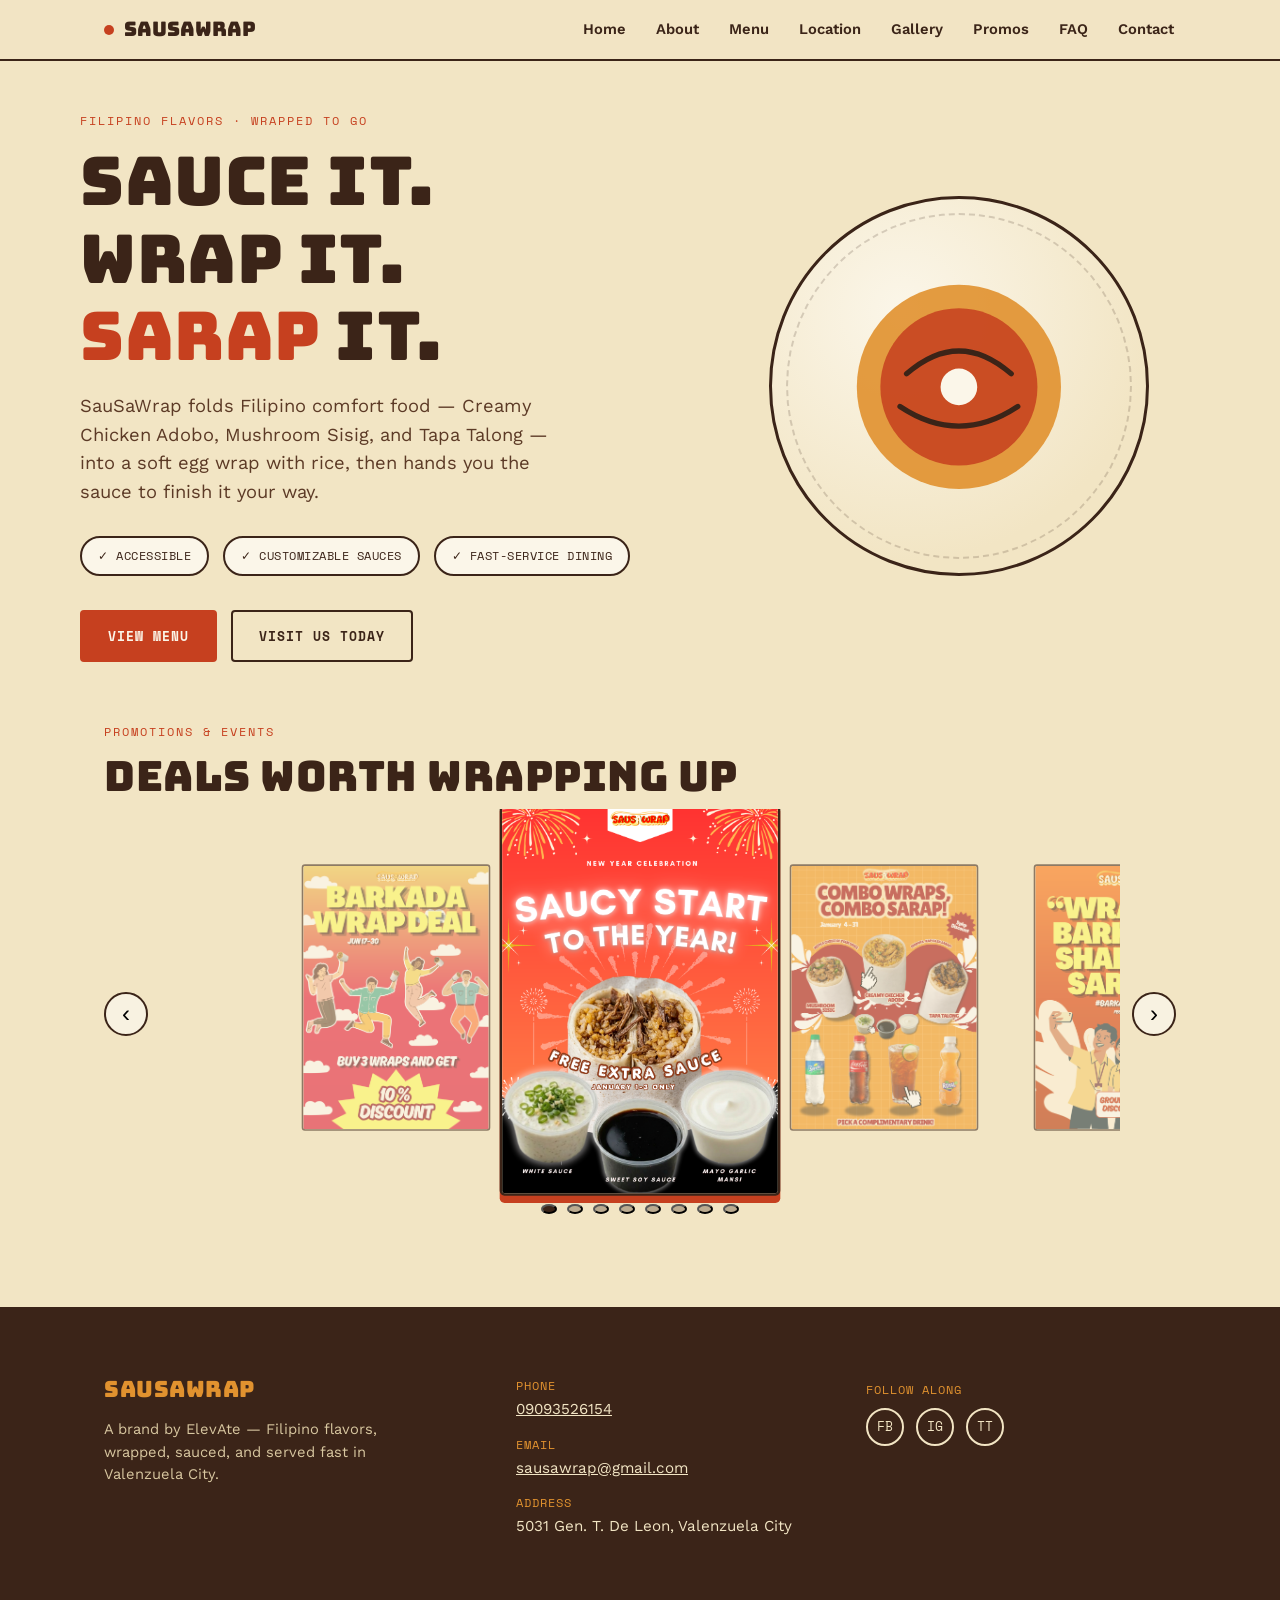
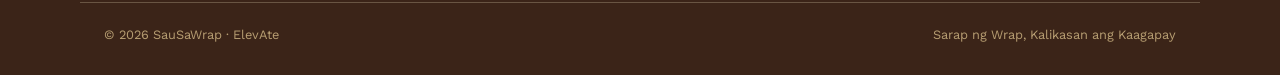
==== index.html @ 2060e74a "picture carousel" ====
<!DOCTYPE html>
<html lang="en">
<head>
<meta charset="UTF-8">
<meta name="viewport" content="width=device-width, initial-scale=1.0">
<title>SauSaWrap — Sarap ng Wrap</title>
<link rel="preconnect" href="https://fonts.googleapis.com">
<link rel="preconnect" href="https://fonts.gstatic.com" crossorigin>
<link href="https://fonts.googleapis.com/css2?family=Bungee&family=Space+Mono:wght@400;700&family=Work+Sans:wght@400;500;600;700;800&display=swap" rel="stylesheet">
<style>
  :root{
    --cream:#F2E5C4;
    --paper:#FBF6E9;
    --brown:#3B2418;
    --brown-soft:#5C3A26;
    --red:#C6401F;
    --sage:#6E7A46;
    --amber:#E1922F;
    --line: rgba(59,36,24,0.18);
    --radius: 4px;
  }
  *{box-sizing:border-box;}
  html{scroll-behavior:smooth;}
  @media (prefers-reduced-motion: reduce){
    html{scroll-behavior:auto;}
    *{animation-duration:0.001ms !important; animation-iteration-count:1 !important; transition-duration:0.001ms !important;}
  }
  html, body{ overflow-x:hidden; max-width:100%; }
  body{
    margin:0;
    background:var(--cream);
    color:var(--brown);
    font-family:'Work Sans', sans-serif;
    font-size:16px;
    line-height:1.55;
  }
  h1,h2,h3,.display{
    font-family:'Bungee', sans-serif;
    font-weight:400;
    letter-spacing:0.5px;
    line-height:1.15;
    color:var(--brown);
  }
  .mono{font-family:'Space Mono', monospace;}
  a{color:inherit;}
  img,svg{display:block; max-width:100%;}
  .wrap{max-width:1120px; margin:0 auto; padding:0 24px;}
  section{padding:88px 0;}
  .eyebrow{
    font-family:'Space Mono', monospace;
    text-transform:uppercase;
    letter-spacing:2px;
    font-size:0.78rem;
    color:var(--red);
    margin:0 0 12px;
  }
  .section-title{font-size:clamp(1.8rem,4vw,2.6rem); margin:0 0 8px;}
  .section-sub{max-width:620px; color:var(--brown-soft); margin:0 0 40px; font-size:1.02rem;}
  :focus-visible{outline:3px solid var(--red); outline-offset:3px;}

  /* ---------- NAV ---------- */
  header{
    position:sticky; top:0; z-index:50;
    background:rgba(242,229,196,0.98);
    border-bottom:2px solid var(--brown);
  }
  nav{
    max-width:1120px; margin:0 auto; padding:14px 24px;
    display:flex; align-items:center; justify-content:space-between;
  }
  .logo{
    display:flex; align-items:center; gap:10px;
    font-family:'Bungee', sans-serif; font-size:1.25rem; text-decoration:none;
  }
  .logo .dot{width:10px; height:10px; border-radius:50%; background:var(--red); display:inline-block;}
  .nav-links{display:flex; gap:26px; list-style:none; margin:0; padding:0; font-size:0.92rem; font-weight:600;}
  .nav-links a{text-decoration:none; padding:6px 2px; border-bottom:2px solid transparent;}
  .nav-links a:hover{border-color:var(--red);}
  .nav-toggle{
    display:none; background:none; border:2px solid var(--brown); border-radius:var(--radius);
    width:44px; height:44px; padding:0; cursor:pointer;
    align-items:center; justify-content:center;
  }
  .hamburger{position:relative; width:20px; height:14px;}
  .hamburger span{
    position:absolute; left:0; width:100%; height:2px; background:var(--brown); border-radius:2px;
    transition:transform .25s ease, opacity .2s ease, top .25s ease;
  }
  .hamburger span:nth-child(1){top:0;}
  .hamburger span:nth-child(2){top:6px;}
  .hamburger span:nth-child(3){top:12px;}
  .nav-toggle.open .hamburger span:nth-child(1){top:6px; transform:rotate(45deg);}
  .nav-toggle.open .hamburger span:nth-child(2){opacity:0;}
  .nav-toggle.open .hamburger span:nth-child(3){top:6px; transform:rotate(-45deg);}
  @media (max-width:820px){
    .nav-links{
      position:fixed; top:0; right:0; bottom:0; left:auto; width:78%; max-width:320px;
      background:var(--paper); border-left:2px solid var(--brown); border-bottom:none;
      flex-direction:column; gap:0; padding-top:70px;
      overflow-y:auto; -webkit-overflow-scrolling:touch;
      max-height:none;
      transform:translateX(100%);
      transition:transform .28s ease;
      box-shadow:-8px 0 0 var(--brown);
      z-index:60;
    }
    .nav-links.open{transform:translateX(0);}
    .nav-links a{display:block; padding:16px 24px; border-bottom:1px solid var(--line);}
    .nav-toggle{display:flex; position:relative; z-index:70;}
    body.nav-open{overflow:hidden;}
    .nav-overlay{
      display:none; position:fixed; inset:0; background:rgba(59,36,24,0.45);
      z-index:55;
    }
    .nav-overlay.open{display:block;}
  }
  @media (min-width:821px){ .nav-overlay{display:none;} }

  /* ---------- BUTTONS ---------- */
  .btn{
    display:inline-flex; align-items:center; gap:8px;
    font-family:'Space Mono', monospace; font-weight:700; text-transform:uppercase; letter-spacing:1px;
    font-size:0.82rem; padding:14px 26px; border-radius:var(--radius);
    text-decoration:none; border:2px solid var(--brown); cursor:pointer; transition:transform .15s ease;
  }
  .btn:hover{transform:translateY(-2px);}
  .btn-primary{background:var(--red); color:var(--paper); border-color:var(--red);}
  .btn-outline{background:transparent; color:var(--brown);}

  /* ---------- HERO ---------- */
  .hero{
    padding:70px 0 60px;
    display:grid; grid-template-columns:1.1fr 0.9fr; gap:48px; align-items:center;
  }
  @media (max-width:900px){.hero{grid-template-columns:1fr;}}
  .hero h1{font-size:clamp(2.6rem,6vw,4.2rem); margin:0 0 18px;}
  .hero h1 span{color:var(--red);}
  .hero p.tagline{font-size:1.15rem; color:var(--brown-soft); max-width:480px; margin:0 0 28px;}
  .highlights{display:flex; gap:14px; flex-wrap:wrap; margin:30px 0 34px;}
  .chip{
    font-family:'Space Mono',monospace; font-size:0.78rem; text-transform:uppercase; letter-spacing:0.5px;
    border:2px solid var(--brown); border-radius:30px; padding:8px 16px; background:var(--paper);
  }
  .cta-row{display:flex; gap:14px; flex-wrap:wrap;}

  /* hero wrap illustration */
  .hero-art{position:relative; display:flex; justify-content:center;}
  .plate{
    width:100%; max-width:380px; aspect-ratio:1/1; border-radius:50%;
    background:radial-gradient(circle at 35% 30%, var(--paper), var(--cream) 70%);
    border:3px solid var(--brown); display:flex; align-items:center; justify-content:center;
    position:relative;
  }
  .plate::after{
    content:""; position:absolute; inset:14px; border:2px dashed var(--line); border-radius:50%;
  }

  /* ---------- ORDER TICKET (signature component) ---------- */
  .ticket{
    background:var(--paper);
    border:2px solid var(--brown);
    border-radius:2px;
    padding:26px 24px 20px;
    position:relative;
    box-shadow:6px 6px 0 var(--brown);
  }
  .ticket::before, .ticket::after{
    content:""; position:absolute; left:0; right:0; height:14px;
    background-image:radial-gradient(circle, var(--cream) 6px, transparent 6.5px);
    background-size:20px 20px; background-position:0 0;
  }
  .ticket::before{top:-8px;}
  .ticket::after{bottom:-8px;}
  .ticket .badge{
    position:absolute; top:-14px; right:-10px; transform:rotate(8deg);
    background:var(--amber); color:var(--brown); font-family:'Space Mono',monospace;
    font-weight:700; font-size:0.68rem; text-transform:uppercase; letter-spacing:0.5px;
    padding:6px 10px; border:2px solid var(--brown); border-radius:3px;
  }
  .ticket-row{
    display:flex; align-items:baseline; gap:8px; margin:10px 0;
  }
  .ticket-row .name{font-weight:600; white-space:nowrap;}
  .ticket-row .leader{flex:1; border-bottom:2px dotted var(--brown-soft); transform:translateY(-4px);}
  .ticket-row .price{font-family:'Space Mono',monospace; font-weight:700; white-space:nowrap;}
  .ticket p.desc{font-size:0.9rem; color:var(--brown-soft); margin:2px 0 0;}

  /* ---------- ABOUT ---------- */
  .about-grid{display:grid; grid-template-columns:1fr 1fr; gap:48px;}
  @media (max-width:880px){.about-grid{grid-template-columns:1fr;}}
  .pillar{background:var(--paper); border:2px solid var(--brown); border-radius:var(--radius); padding:22px 24px; margin-bottom:18px;}
  .pillar h3{font-size:1.05rem; margin:0 0 8px; font-family:'Work Sans',sans-serif; font-weight:800; text-transform:uppercase; letter-spacing:1px; color:var(--red);}
  .pillar p{margin:0; font-size:0.95rem;}
  .name-story{
    background:var(--brown); color:var(--cream); border-radius:var(--radius); padding:30px 28px; margin-top:20px;
  }
  .name-story h3{color:var(--amber); font-family:'Bungee',sans-serif; font-size:1.1rem; margin:0 0 12px;}
  .name-story p{font-size:0.92rem; color:#EFE2C0; margin:0 0 10px;}
  .name-diagram{display:flex; align-items:center; gap:10px; font-family:'Bungee',sans-serif; font-size:1.4rem; margin:0 0 16px; flex-wrap:wrap;}
  .name-diagram span.plus{color:var(--amber);}
  .name-diagram .sauce{color:var(--amber);}
  .name-diagram .wrapword{color:var(--sage);}

  /* ---------- MENU ---------- */
  .menu-tabs-label{font-family:'Space Mono',monospace; text-transform:uppercase; font-size:0.82rem; letter-spacing:1px; color:var(--sage); font-weight:700; margin:36px 0 16px;}
  .menu-grid{display:grid; grid-template-columns:repeat(3,1fr); gap:28px;}
  @media (max-width:900px){.menu-grid{grid-template-columns:1fr 1fr;}}
  @media (max-width:620px){.menu-grid{grid-template-columns:1fr;}}

  /* ---------- WHY US ---------- */
  .why-grid{display:grid; grid-template-columns:1fr 1fr; gap:32px;}
  @media (max-width:820px){.why-grid{grid-template-columns:1fr;}}
  .why-card{
    border:2px solid var(--brown); border-radius:var(--radius); padding:28px;
    background:var(--paper); position:relative; overflow:hidden;
  }
  .why-card .num{font-family:'Bungee',sans-serif; font-size:2.4rem; color:var(--red); opacity:0.9; margin:0 0 10px;}

  /* ---------- LOCATION ---------- */
  .loc-grid{display:grid; grid-template-columns:1fr 1fr; gap:40px; align-items:start;}
  @media (max-width:880px){.loc-grid{grid-template-columns:1fr;}}
  .info-line{display:flex; gap:12px; margin-bottom:16px; align-items:flex-start;}
  .info-line .ico{width:26px; height:26px; flex:none; margin-top:2px;}
  .landmark-list{list-style:none; margin:0; padding:0;}
  .landmark-list li{padding:8px 0; border-bottom:1px solid var(--line); font-size:0.95rem;}
  .map-frame{
    border:2px solid var(--brown); border-radius:var(--radius); background:var(--paper);
    padding:24px; text-align:center;
  }
  .compass{width:120px; margin:0 auto 16px;}

  /* ---------- GALLERY ---------- */
  .gallery-grid{display:grid; grid-template-columns:repeat(3,1fr); gap:18px;}
  @media (max-width:820px){.gallery-grid{grid-template-columns:1fr 1fr;}}
  @media (max-width:520px){.gallery-grid{grid-template-columns:1fr;}}
  .g-tile{
    aspect-ratio:4/3; border:2px solid var(--brown); border-radius:var(--radius);
    display:flex; flex-direction:column; align-items:center; justify-content:center; gap:10px;
    position:relative; overflow:hidden;
  }
  .g-tile span.label{font-family:'Space Mono',monospace; font-size:0.75rem; text-transform:uppercase; letter-spacing:1px;}
  .g-tile.store{background:repeating-linear-gradient(45deg, var(--paper), var(--paper) 12px, var(--cream) 12px, var(--cream) 24px);}
  .g-tile.food{background:radial-gradient(circle at 50% 40%, #fff 0%, var(--amber) 45%, var(--paper) 100%);}
  .g-tile.customer{background:linear-gradient(160deg, var(--sage), var(--paper));}
  .gallery-note{margin-top:18px; font-size:0.88rem; color:var(--brown-soft);}

  /* ---------- PROMOTIONS ---------- */
  .promo-grid{display:grid; grid-template-columns:repeat(4,1fr); gap:18px; margin-bottom:36px;}
  @media (max-width:900px){.promo-grid{grid-template-columns:1fr 1fr;}}
  @media (max-width:520px){.promo-grid{grid-template-columns:1fr;}}
  .promo-card{border:2px solid var(--brown); border-radius:var(--radius); padding:20px; background:var(--paper); font-size:0.92rem;}
  .promo-card strong{display:block; font-family:'Bungee',sans-serif; font-size:0.95rem; margin-bottom:8px; font-weight:400;}
  .green-band{
    background:var(--sage); color:var(--paper); border-radius:var(--radius); padding:32px 28px;
    display:grid; grid-template-columns:auto 1fr; gap:22px; align-items:center;
  }
  @media (max-width:700px){.green-band{grid-template-columns:1fr;}}
  .green-band .slogan{font-family:'Bungee',sans-serif; font-size:1.3rem; color:var(--amber); margin:0 0 8px;}
  .leaf{width:60px; height:60px;}

  /* ---------- FAQ ---------- */
  .faq-item{border-bottom:2px solid var(--line);}
  .faq-q{
    width:100%; text-align:left; background:none; border:none; padding:20px 0;
    font-family:'Work Sans',sans-serif; font-weight:700; font-size:1.02rem; color:var(--brown);
    display:flex; justify-content:space-between; align-items:center; cursor:pointer;
  }
  .faq-q .icon{font-family:'Space Mono',monospace; color:var(--red); font-size:1.3rem; transition:transform .2s ease;}
  .faq-item.open .faq-q .icon{transform:rotate(45deg);}
  .faq-a{max-height:0; overflow:hidden; transition:max-height .25s ease;}
  .faq-a p{margin:0 0 20px; color:var(--brown-soft); font-size:0.96rem; max-width:640px;}

  /* ---------- CONTACT / FOOTER ---------- */
  footer{background:var(--brown); color:var(--cream); padding:70px 0 30px; margin-top:88px;}
  .footer-grid{display:grid; grid-template-columns:1.2fr 1fr 1fr; gap:40px;}
  @media (max-width:780px){.footer-grid{grid-template-columns:1fr; gap:32px;}}
  footer h3{color:var(--amber); font-size:1.4rem; margin:0 0 12px;}
  footer p{color:#D8C7A0; font-size:0.92rem; max-width:340px;}
  .contact-list{list-style:none; margin:0; padding:0;}
  .contact-list li{margin-bottom:14px; font-size:0.95rem;}
  .contact-list .lbl{display:block; font-family:'Space Mono',monospace; font-size:0.72rem; text-transform:uppercase; letter-spacing:1px; color:var(--amber); margin-bottom:3px;}
  .social-row{display:flex; gap:12px; margin-top:6px;}
  .social-row a{
    width:38px; height:38px; border:2px solid var(--cream); border-radius:50%;
    display:flex; align-items:center; justify-content:center; font-family:'Space Mono',monospace; font-size:0.8rem; text-decoration:none;
  }
  .fine{border-top:1px solid rgba(242,229,196,0.25); margin-top:50px; padding-top:22px; font-size:0.8rem; color:#B79E72; display:flex; justify-content:space-between; flex-wrap:wrap; gap:10px;}

  /* ---------- PROMO CAROUSEL ---------- */
  .promo-carousel-container {
    position: relative;
    max-width: 1240px;
    margin: 0 auto;
    padding: 0 56px;
  }
  .promo-carousel-viewport {
    overflow: hidden;
    padding: 26px 0 44px;
  }
  .promo-carousel-track {
    display: flex;
    align-items: center;
    gap: 14px;
    transition: transform 0.5s ease;
    will-change: transform;
  }
  .promo-slide {
    flex: 0 0 230px;
    cursor: pointer;
    transform: scale(0.82);
    opacity: 0.55;
    transition: transform 0.5s ease, opacity 0.5s ease;
  }
  .promo-slide.active {
    transform: scale(1.22);
    opacity: 1;
    z-index: 2;
  }
  @media (max-width: 600px) {
    .promo-slide { flex-basis: 165px; }
    .promo-carousel-container { padding: 0 44px; }
  }
  .promo-slide img {
    display: block;
    border: 2px solid var(--brown);
    border-radius: var(--radius);
    width: 100%;
    aspect-ratio: 1587 / 2245;
    object-fit: cover;
    margin-bottom: 0;
    background-color: var(--cream);
    transition: box-shadow 0.3s ease;
  }
  .promo-slide.active img {
    box-shadow: 0 6px 0 var(--red);
  }
  .carousel-btn {
    position: absolute;
    top: 50%;
    transform: translateY(-50%);
    background-color: rgba(251, 246, 233, 0.8);
    border: 2px solid var(--brown);
    border-radius: 50%;
    width: 44px; height: 44px; cursor: pointer; font-size: 1.5rem;
  }
  .carousel-btn.prev { left: 0; }
  .carousel-btn.next { right: 0; }
  .carousel-dots { text-align: center; margin-top: -10px; }
  .carousel-dot {
    display: inline-block;
    width: 10px; height: 10px;
    background: rgba(59, 36, 24, 0.3);
    border-radius: 50%; margin: 0 5px; cursor: pointer;
  }
  .carousel-dot.active { background: var(--brown); }
</style>
</head>
<body>

<header>
  <nav>
    <a href="#home" class="logo"><span class="dot"></span>SauSaWrap</a>
    <button class="nav-toggle" aria-label="Toggle menu" aria-expanded="false" id="navToggle">
      <span class="hamburger"><span></span><span></span><span></span></span>
    </button>
    <ul class="nav-links" id="navLinks">
      <li><a href="index.html#home" class="current">Home</a></li>
      <li><a href="about.html">About</a></li>
      <li><a href="menu.html">Menu</a></li>
      <li><a href="location.html">Location</a></li>
      <li><a href="gallery.html">Gallery</a></li>
      <li><a href="promotions.html">Promos</a></li>
      <li><a href="faq.html">FAQ</a></li>
      <li><a href="#contact">Contact</a></li>
    </ul>
  </nav>
  <div class="nav-overlay" id="navOverlay"></div>
</header>


<!-- ================= HOME / HERO ================= -->
<section id="home" class="wrap hero" style="padding-top: 50px;">
  <div>
    <p class="eyebrow">Filipino flavors · Wrapped to go</p>
    <h1>Sauce it.<br>Wrap it.<br><span>Sarap</span> it.</h1>
    <p class="tagline">SauSaWrap folds Filipino comfort food — Creamy Chicken Adobo, Mushroom Sisig, and Tapa Talong — into a soft egg wrap with rice, then hands you the sauce to finish it your way.</p>
    <div class="highlights">
      <span class="chip">✓ Accessible</span>
      <span class="chip">✓ Customizable Sauces</span>
      <span class="chip">✓ Fast-Service Dining</span>
    </div>
    <div class="cta-row">
      <a href="menu.html" class="btn btn-primary">View Menu</a>
      <a href="location.html" class="btn btn-outline">Visit Us Today</a>
    </div>
  </div>
  <div class="hero-art" aria-hidden="true">
    <div class="plate">
      <svg width="70%" viewBox="0 0 200 200">
        <circle cx="100" cy="100" r="78" fill="#E1922F" opacity="0.9"/>
        <path d="M40 100 a60 60 0 0 1 120 0 a60 60 0 0 1 -120 0 Z" fill="#C6401F" opacity="0.85"/>
        <path d="M60 90 q40 -35 80 0" stroke="#3B2418" stroke-width="4" fill="none" stroke-linecap="round"/>
        <path d="M55 115 q45 30 90 0" stroke="#3B2418" stroke-width="4" fill="none" stroke-linecap="round"/>
        <circle cx="100" cy="100" r="14" fill="#FBF6E9"/>
      </svg>
    </div>
  </div>
</section>

<!-- ================= PROMOTIONS CAROUSEL ================= -->
<section id="home-promos" class="wrap">
  <p class="eyebrow">Promotions &amp; Events</p>
  <h2 class="section-title">Deals worth wrapping up</h2>
  <div class="promo-carousel-container">
    <div class="promo-carousel-viewport">
    <div class="promo-carousel-track">
      <div class="promo-slide">
        <img src="assets/promo/1.png" alt="Discounts: Seasonal price cuts on signature wraps and combo sets.">
      </div>
      <div class="promo-slide">
        <img src="assets/promo/2.png" alt="Student Promos: Budget-friendly pricing for students and young professionals.">
      </div>
      <div class="promo-slide">
        <img src="assets/promo/3.png" alt="Community Events: Participation in school and community events around Valenzuela.">
      </div>
      <div class="promo-slide">
        <img src="assets/promo/4.png" alt="Pop-Up Booths: Catch SauSaWrap at pop-up booths beyond the storefront.">
      </div>
      <div class="promo-slide">
        <img src="assets/promo/5.png" alt="New Promotion 5">
      </div>
      <div class="promo-slide">
        <img src="assets/promo/6.png" alt="New Promotion 6">
      </div>
      <div class="promo-slide">
        <img src="assets/promo/7.png" alt="New Promotion 7">
      </div>
      <div class="promo-slide">
        <img src="assets/promo/8.png" alt="New Promotion 8">
      </div>
    </div>
    </div>
    <button class="carousel-btn prev" aria-label="Previous Promotion">‹</button>
    <button class="carousel-btn next" aria-label="Next Promotion">›</button>
    <div class="carousel-dots">
      <!-- Dots will be generated by JS -->
    </div>
  </div>
</section>

<!-- ================= CONTACT / FOOTER ================= -->
<footer id="contact">
  <div class="wrap footer-grid">
    <div>
      <h3>SauSaWrap</h3>
      <p>A brand by ElevAte — Filipino flavors, wrapped, sauced, and served fast in Valenzuela City.</p>
    </div>
    <div>
      <ul class="contact-list">
        <li><span class="lbl">Phone</span><a href="tel:09093526154">09093526154</a></li>
        <li><span class="lbl">Email</span><a href="mailto:sausawrap@gmail.com">sausawrap@gmail.com</a></li>
        <li><span class="lbl">Address</span>5031 Gen. T. De Leon, Valenzuela City</li>
      </ul>
    </div>
    <div>
      <span class="lbl mono" style="color:var(--amber); font-family:'Space Mono',monospace; text-transform:uppercase; font-size:0.72rem; letter-spacing:1px;">Follow along</span>
      <div class="social-row">
        <a href="https://www.facebook.com/share/1DFVjFvxrw/" target="_blank" rel="noopener" aria-label="Facebook">FB</a>
        <a href="https://www.instagram.com/elevate_sausawrap?igsh=MWM5M3h4OTd3aGptaQ==" target="_blank" rel="noopener" aria-label="Instagram">IG</a>
        <a href="https://www.tiktok.com/@elevate_sausawrap?_r=1&_t=ZS-98QI0uHND6L" target="_blank" rel="noopener" aria-label="TikTok">TT</a>
      </div>
    </div>
  </div>
  <div class="wrap fine">
    <span>© 2026 SauSaWrap · ElevAte</span>
    <span>Sarap ng Wrap, Kalikasan ang Kaagapay</span>
  </div>
</footer>

<script>
  // mobile nav toggle
  const navToggle = document.getElementById('navToggle');
  const navLinks = document.getElementById('navLinks');
  const navOverlay = document.getElementById('navOverlay');

  function openNav(){
    navLinks.classList.add('open');
    navOverlay.classList.add('open');
    navToggle.classList.add('open');
    navToggle.setAttribute('aria-expanded', 'true');
    document.body.classList.add('nav-open');
  }
  function closeNav(){
    navLinks.classList.remove('open');
    navOverlay.classList.remove('open');
    navToggle.classList.remove('open');
    navToggle.setAttribute('aria-expanded', 'false');
    document.body.classList.remove('nav-open');
  }
  navToggle.addEventListener('click', () => {
    navLinks.classList.contains('open') ? closeNav() : openNav();
  });
  navOverlay.addEventListener('click', closeNav);
  navLinks.querySelectorAll('a').forEach(a => a.addEventListener('click', closeNav));

  // Promo Carousel
  const viewport = document.querySelector('.promo-carousel-viewport');
  const track = document.querySelector('.promo-carousel-track');
  track.style.position = 'relative'; // fixes offsetLeft as a stable reference frame
  const realSlides = Array.from(track.children); // the actual promo slides, before cloning
  const nextButton = document.querySelector('.carousel-btn.next');
  const prevButton = document.querySelector('.carousel-btn.prev');
  const dotsNav = document.querySelector('.carousel-dots');
  let currentIndex = 0;
  let autoPlayInterval;
  let isAnimating = false;

  // One dot per real slide (clones don't get their own dot)
  realSlides.forEach((slide, index) => {
    const dot = document.createElement('button');
    dot.classList.add('carousel-dot');
    dot.setAttribute('aria-label', 'Go to slide ' + (index + 1));
    dot.addEventListener('click', () => { setActive(index); resetAutoPlay(); });
    dotsNav.appendChild(dot);
  });
  const dots = Array.from(dotsNav.children);

  // Clone the last slide to the front and the first slide to the back, so
  // sliding past either end lands on a "clone" that looks identical, then
  // silently snaps onto the real slide behind it for a seamless loop.
  const leadClone = realSlides[realSlides.length - 1].cloneNode(true);
  const tailClone = realSlides[0].cloneNode(true);
  [leadClone, tailClone].forEach(clone => {
    clone.classList.add('clone-slide');
    clone.setAttribute('aria-hidden', 'true');
    clone.setAttribute('tabindex', '-1');
  });
  track.insertBefore(leadClone, track.firstChild);
  track.appendChild(tailClone);

  const highlight = (index) => {
    realSlides.forEach((slide, i) => slide.classList.toggle('active', i === index));
    leadClone.classList.toggle('active', index === realSlides.length - 1);
    tailClone.classList.toggle('active', index === 0);
    dots.forEach((dot, i) => dot.classList.toggle('active', i === index));
  }

  // Physically slides the track so `el`'s center lands on the viewport's center.
  const centerOn = (el, animate = true) => {
    const target = el.offsetLeft + el.offsetWidth / 2 - viewport.clientWidth / 2;
    track.style.transition = animate ? '' : 'none';
    track.style.transform = 'translateX(' + (-target) + 'px)';
    if (!animate) {
      void track.offsetHeight; // force reflow so the "none" transition actually applies
      track.style.transition = '';
    }
  }

  const afterTransition = (cb) => {
    let done = false;
    const finish = () => {
      if (done) return;
      done = true;
      track.removeEventListener('transitionend', handler);
      cb();
    };
    const handler = (e) => { if (e.target === track && e.propertyName === 'transform') finish(); };
    track.addEventListener('transitionend', handler);
    setTimeout(finish, 600); // safety fallback
  }

  const setActive = (index, animate = true) => {
    currentIndex = (index + realSlides.length) % realSlides.length;
    highlight(currentIndex);
    centerOn(realSlides[currentIndex], animate);
  }

  realSlides.forEach((slide, index) => {
    slide.addEventListener('click', () => { setActive(index); resetAutoPlay(); });
  });
  leadClone.addEventListener('click', () => { prevSlide(); resetAutoPlay(); });
  tailClone.addEventListener('click', () => { nextSlide(); resetAutoPlay(); });

  const nextSlide = () => {
    if (isAnimating) return;
    if (currentIndex === realSlides.length - 1) {
      isAnimating = true;
      highlight(0);
      centerOn(tailClone, true);
      afterTransition(() => {
        currentIndex = 0;
        centerOn(realSlides[0], false);
        isAnimating = false;
      });
    } else {
      setActive(currentIndex + 1);
    }
  }

  const prevSlide = () => {
    if (isAnimating) return;
    if (currentIndex === 0) {
      isAnimating = true;
      highlight(realSlides.length - 1);
      centerOn(leadClone, true);
      afterTransition(() => {
        currentIndex = realSlides.length - 1;
        centerOn(realSlides[currentIndex], false);
        isAnimating = false;
      });
    } else {
      setActive(currentIndex - 1);
    }
  }

  const startAutoPlay = () => {
    autoPlayInterval = setInterval(nextSlide, 5000); // 5 seconds
  }

  const resetAutoPlay = () => {
    clearInterval(autoPlayInterval);
    startAutoPlay();
  }

  nextButton.addEventListener('click', () => { nextSlide(); resetAutoPlay(); });
  prevButton.addEventListener('click', () => { prevSlide(); resetAutoPlay(); });

  let resizeTimeout;
  window.addEventListener('resize', () => {
    clearTimeout(resizeTimeout);
    resizeTimeout = setTimeout(() => centerOn(realSlides[currentIndex], false), 150);
  });

  setActive(0, false); // Set initial state without animating  startAutoPlay();
</script>

</body>
</html>
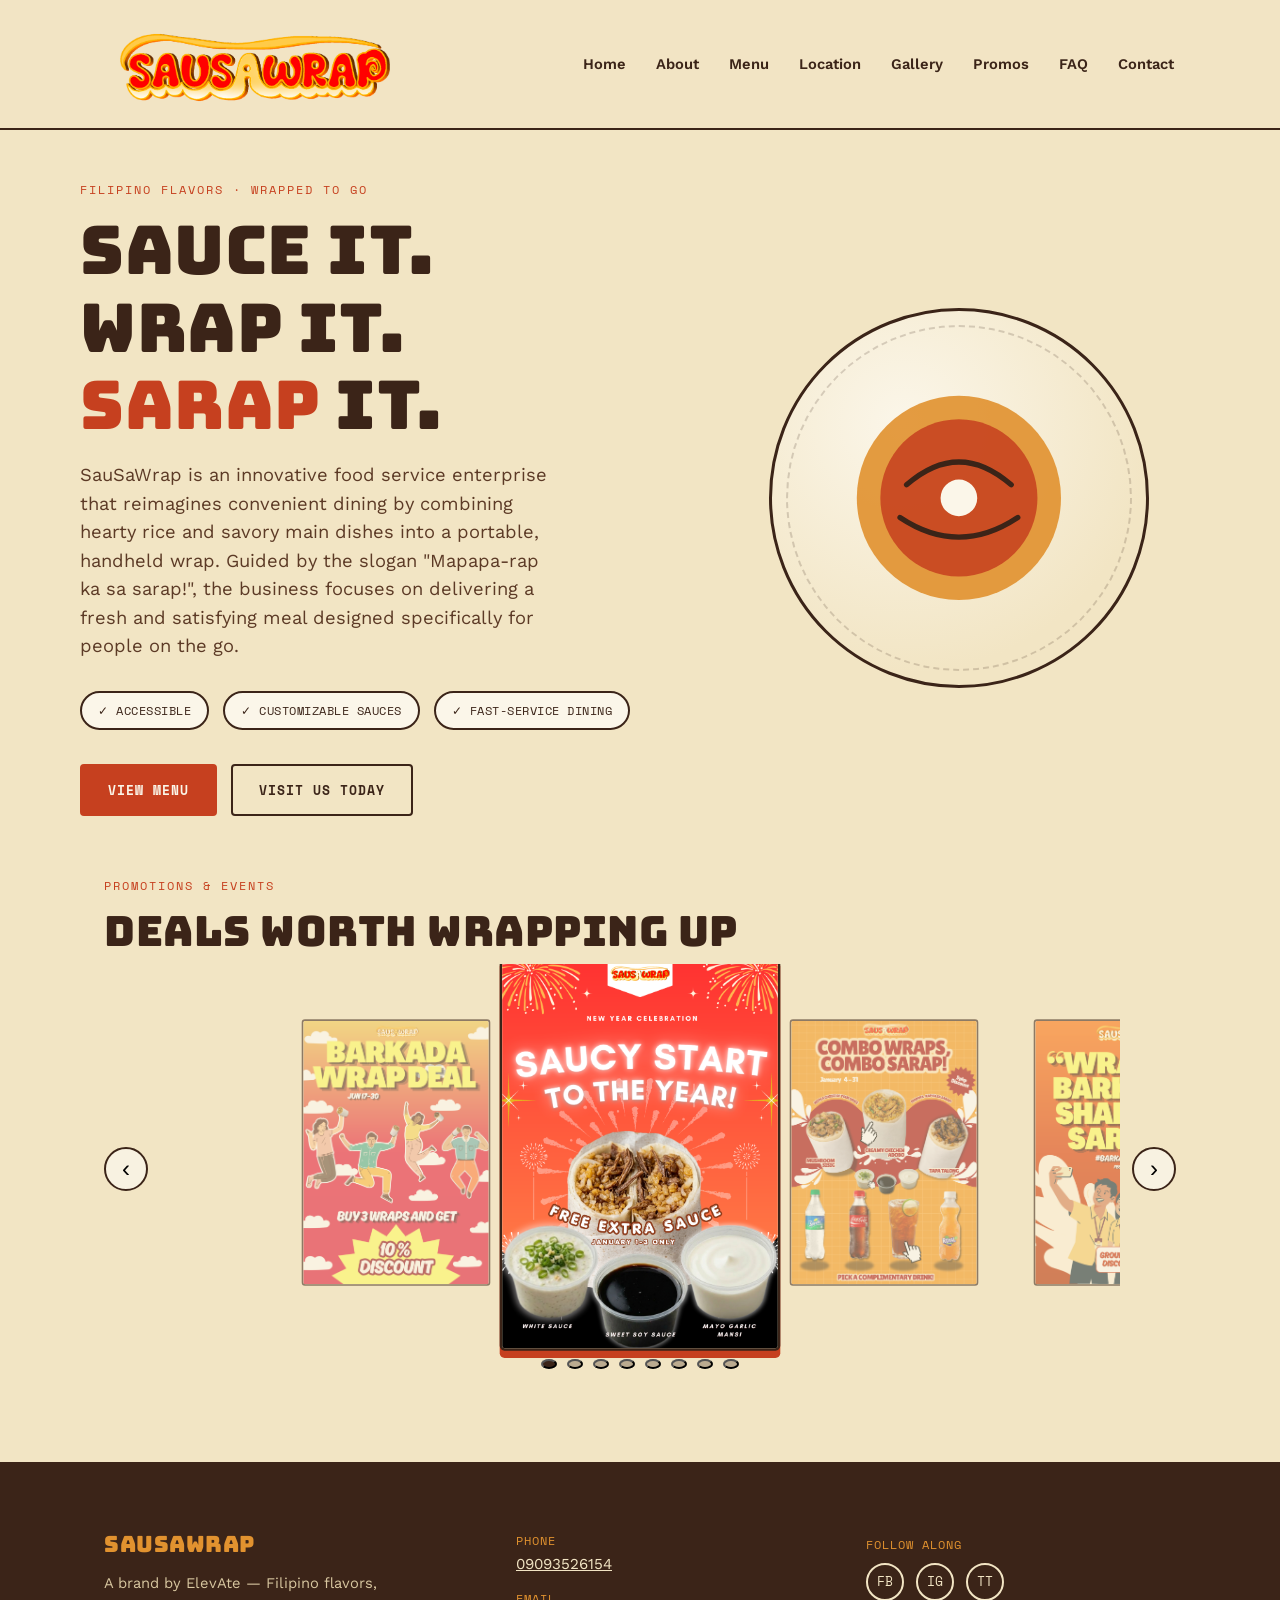
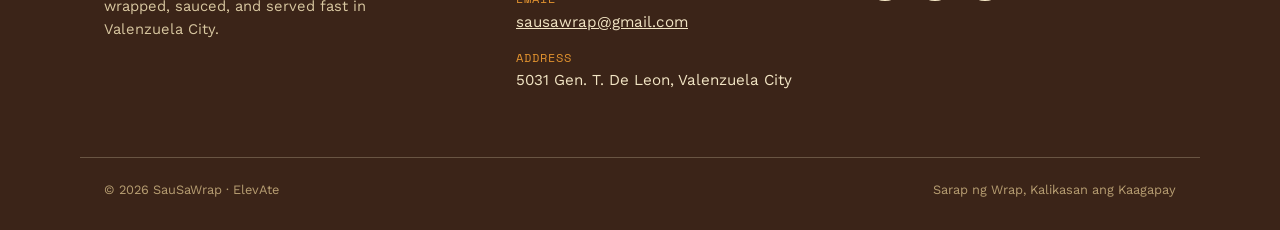
==== commit 48c6d8a5: "yeahs" ====
--- a/index.html
+++ b/index.html
@@ -4,6 +4,7 @@
 <meta charset="UTF-8">
 <meta name="viewport" content="width=device-width, initial-scale=1.0">
 <title>SauSaWrap — Sarap ng Wrap</title>
+<link rel="icon" href="assets/menu/favicon.png?v=2" type="image/png">
 <link rel="preconnect" href="https://fonts.googleapis.com">
 <link rel="preconnect" href="https://fonts.gstatic.com" crossorigin>
 <link href="https://fonts.googleapis.com/css2?family=Bungee&family=Space+Mono:wght@400;700&family=Work+Sans:wght@400;500;600;700;800&display=swap" rel="stylesheet">
@@ -359,7 +360,7 @@
 
 <header>
   <nav>
-    <a href="#home" class="logo"><span class="dot"></span>SauSaWrap</a>
+    <a href="#home" class="logo"><img src="assets/menu/logo.png" alt="SauSaWrap logo" style="height: 100px;"></a>
     <button class="nav-toggle" aria-label="Toggle menu" aria-expanded="false" id="navToggle">
       <span class="hamburger"><span></span><span></span><span></span></span>
     </button>
@@ -383,7 +384,7 @@
   <div>
     <p class="eyebrow">Filipino flavors · Wrapped to go</p>
     <h1>Sauce it.<br>Wrap it.<br><span>Sarap</span> it.</h1>
-    <p class="tagline">SauSaWrap folds Filipino comfort food — Creamy Chicken Adobo, Mushroom Sisig, and Tapa Talong — into a soft egg wrap with rice, then hands you the sauce to finish it your way.</p>
+    <p class="tagline">SauSaWrap is an innovative food service enterprise that reimagines convenient dining by combining hearty rice and savory main dishes into a portable, handheld wrap. Guided by the slogan "Mapapa-rap ka sa sarap!", the business focuses on delivering a fresh and satisfying meal designed specifically for people on the go.</p>
     <div class="highlights">
       <span class="chip">✓ Accessible</span>
       <span class="chip">✓ Customizable Sauces</span>
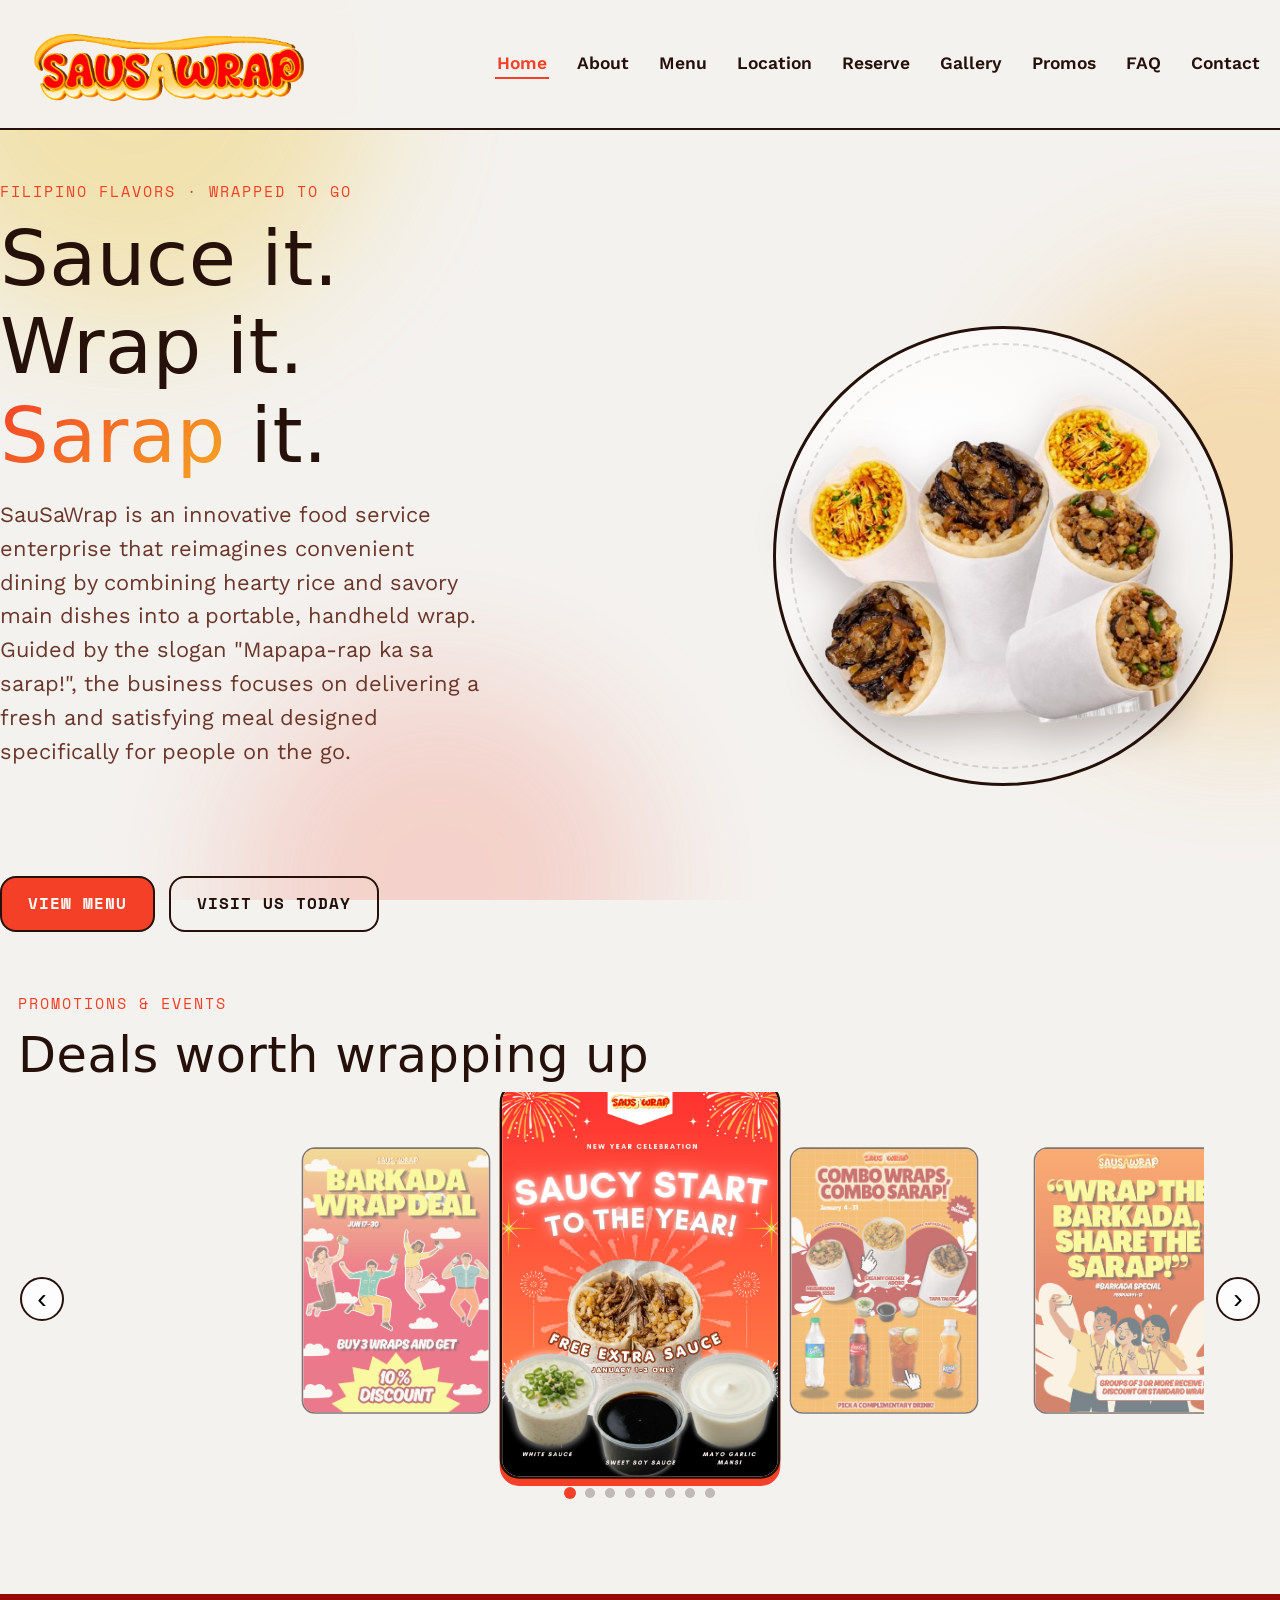
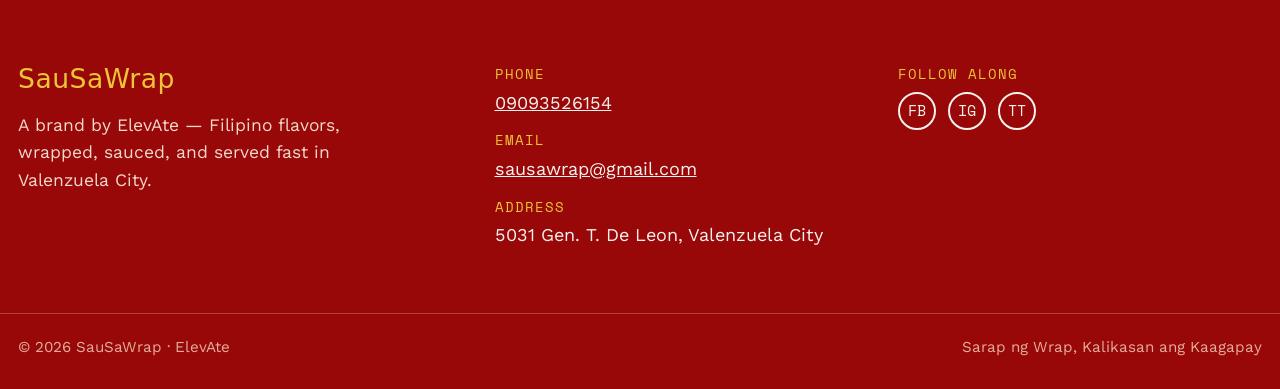
==== commit 10af9c3b: "damn changes" ====
--- a/index.html
+++ b/index.html
@@ -7,356 +7,15 @@
 <link rel="icon" href="assets/menu/favicon.png?v=2" type="image/png">
 <link rel="preconnect" href="https://fonts.googleapis.com">
 <link rel="preconnect" href="https://fonts.gstatic.com" crossorigin>
-<link href="https://fonts.googleapis.com/css2?family=Bungee&family=Space+Mono:wght@400;700&family=Work+Sans:wght@400;500;600;700;800&display=swap" rel="stylesheet">
-<style>
-  :root{
-    --cream:#F2E5C4;
-    --paper:#FBF6E9;
-    --brown:#3B2418;
-    --brown-soft:#5C3A26;
-    --red:#C6401F;
-    --sage:#6E7A46;
-    --amber:#E1922F;
-    --line: rgba(59,36,24,0.18);
-    --radius: 4px;
-  }
-  *{box-sizing:border-box;}
-  html{scroll-behavior:smooth;}
-  @media (prefers-reduced-motion: reduce){
-    html{scroll-behavior:auto;}
-    *{animation-duration:0.001ms !important; animation-iteration-count:1 !important; transition-duration:0.001ms !important;}
-  }
-  html, body{ overflow-x:hidden; max-width:100%; }
-  body{
-    margin:0;
-    background:var(--cream);
-    color:var(--brown);
-    font-family:'Work Sans', sans-serif;
-    font-size:16px;
-    line-height:1.55;
-  }
-  h1,h2,h3,.display{
-    font-family:'Bungee', sans-serif;
-    font-weight:400;
-    letter-spacing:0.5px;
-    line-height:1.15;
-    color:var(--brown);
-  }
-  .mono{font-family:'Space Mono', monospace;}
-  a{color:inherit;}
-  img,svg{display:block; max-width:100%;}
-  .wrap{max-width:1120px; margin:0 auto; padding:0 24px;}
-  section{padding:88px 0;}
-  .eyebrow{
-    font-family:'Space Mono', monospace;
-    text-transform:uppercase;
-    letter-spacing:2px;
-    font-size:0.78rem;
-    color:var(--red);
-    margin:0 0 12px;
-  }
-  .section-title{font-size:clamp(1.8rem,4vw,2.6rem); margin:0 0 8px;}
-  .section-sub{max-width:620px; color:var(--brown-soft); margin:0 0 40px; font-size:1.02rem;}
-  :focus-visible{outline:3px solid var(--red); outline-offset:3px;}
-
-  /* ---------- NAV ---------- */
-  header{
-    position:sticky; top:0; z-index:50;
-    background:rgba(242,229,196,0.98);
-    border-bottom:2px solid var(--brown);
-  }
-  nav{
-    max-width:1120px; margin:0 auto; padding:14px 24px;
-    display:flex; align-items:center; justify-content:space-between;
-  }
-  .logo{
-    display:flex; align-items:center; gap:10px;
-    font-family:'Bungee', sans-serif; font-size:1.25rem; text-decoration:none;
-  }
-  .logo .dot{width:10px; height:10px; border-radius:50%; background:var(--red); display:inline-block;}
-  .nav-links{display:flex; gap:26px; list-style:none; margin:0; padding:0; font-size:0.92rem; font-weight:600;}
-  .nav-links a{text-decoration:none; padding:6px 2px; border-bottom:2px solid transparent;}
-  .nav-links a:hover{border-color:var(--red);}
-  .nav-toggle{
-    display:none; background:none; border:2px solid var(--brown); border-radius:var(--radius);
-    width:44px; height:44px; padding:0; cursor:pointer;
-    align-items:center; justify-content:center;
-  }
-  .hamburger{position:relative; width:20px; height:14px;}
-  .hamburger span{
-    position:absolute; left:0; width:100%; height:2px; background:var(--brown); border-radius:2px;
-    transition:transform .25s ease, opacity .2s ease, top .25s ease;
-  }
-  .hamburger span:nth-child(1){top:0;}
-  .hamburger span:nth-child(2){top:6px;}
-  .hamburger span:nth-child(3){top:12px;}
-  .nav-toggle.open .hamburger span:nth-child(1){top:6px; transform:rotate(45deg);}
-  .nav-toggle.open .hamburger span:nth-child(2){opacity:0;}
-  .nav-toggle.open .hamburger span:nth-child(3){top:6px; transform:rotate(-45deg);}
-  @media (max-width:820px){
-    .nav-links{
-      position:fixed; top:0; right:0; bottom:0; left:auto; width:78%; max-width:320px;
-      background:var(--paper); border-left:2px solid var(--brown); border-bottom:none;
-      flex-direction:column; gap:0; padding-top:70px;
-      overflow-y:auto; -webkit-overflow-scrolling:touch;
-      max-height:none;
-      transform:translateX(100%);
-      transition:transform .28s ease;
-      box-shadow:-8px 0 0 var(--brown);
-      z-index:60;
-    }
-    .nav-links.open{transform:translateX(0);}
-    .nav-links a{display:block; padding:16px 24px; border-bottom:1px solid var(--line);}
-    .nav-toggle{display:flex; position:relative; z-index:70;}
-    body.nav-open{overflow:hidden;}
-    .nav-overlay{
-      display:none; position:fixed; inset:0; background:rgba(59,36,24,0.45);
-      z-index:55;
-    }
-    .nav-overlay.open{display:block;}
-  }
-  @media (min-width:821px){ .nav-overlay{display:none;} }
-
-  /* ---------- BUTTONS ---------- */
-  .btn{
-    display:inline-flex; align-items:center; gap:8px;
-    font-family:'Space Mono', monospace; font-weight:700; text-transform:uppercase; letter-spacing:1px;
-    font-size:0.82rem; padding:14px 26px; border-radius:var(--radius);
-    text-decoration:none; border:2px solid var(--brown); cursor:pointer; transition:transform .15s ease;
-  }
-  .btn:hover{transform:translateY(-2px);}
-  .btn-primary{background:var(--red); color:var(--paper); border-color:var(--red);}
-  .btn-outline{background:transparent; color:var(--brown);}
-
-  /* ---------- HERO ---------- */
-  .hero{
-    padding:70px 0 60px;
-    display:grid; grid-template-columns:1.1fr 0.9fr; gap:48px; align-items:center;
-  }
-  @media (max-width:900px){.hero{grid-template-columns:1fr;}}
-  .hero h1{font-size:clamp(2.6rem,6vw,4.2rem); margin:0 0 18px;}
-  .hero h1 span{color:var(--red);}
-  .hero p.tagline{font-size:1.15rem; color:var(--brown-soft); max-width:480px; margin:0 0 28px;}
-  .highlights{display:flex; gap:14px; flex-wrap:wrap; margin:30px 0 34px;}
-  .chip{
-    font-family:'Space Mono',monospace; font-size:0.78rem; text-transform:uppercase; letter-spacing:0.5px;
-    border:2px solid var(--brown); border-radius:30px; padding:8px 16px; background:var(--paper);
-  }
-  .cta-row{display:flex; gap:14px; flex-wrap:wrap;}
-
-  /* hero wrap illustration */
-  .hero-art{position:relative; display:flex; justify-content:center;}
-  .plate{
-    width:100%; max-width:380px; aspect-ratio:1/1; border-radius:50%;
-    background:radial-gradient(circle at 35% 30%, var(--paper), var(--cream) 70%);
-    border:3px solid var(--brown); display:flex; align-items:center; justify-content:center;
-    position:relative;
-  }
-  .plate::after{
-    content:""; position:absolute; inset:14px; border:2px dashed var(--line); border-radius:50%;
-  }
-
-  /* ---------- ORDER TICKET (signature component) ---------- */
-  .ticket{
-    background:var(--paper);
-    border:2px solid var(--brown);
-    border-radius:2px;
-    padding:26px 24px 20px;
-    position:relative;
-    box-shadow:6px 6px 0 var(--brown);
-  }
-  .ticket::before, .ticket::after{
-    content:""; position:absolute; left:0; right:0; height:14px;
-    background-image:radial-gradient(circle, var(--cream) 6px, transparent 6.5px);
-    background-size:20px 20px; background-position:0 0;
-  }
-  .ticket::before{top:-8px;}
-  .ticket::after{bottom:-8px;}
-  .ticket .badge{
-    position:absolute; top:-14px; right:-10px; transform:rotate(8deg);
-    background:var(--amber); color:var(--brown); font-family:'Space Mono',monospace;
-    font-weight:700; font-size:0.68rem; text-transform:uppercase; letter-spacing:0.5px;
-    padding:6px 10px; border:2px solid var(--brown); border-radius:3px;
-  }
-  .ticket-row{
-    display:flex; align-items:baseline; gap:8px; margin:10px 0;
-  }
-  .ticket-row .name{font-weight:600; white-space:nowrap;}
-  .ticket-row .leader{flex:1; border-bottom:2px dotted var(--brown-soft); transform:translateY(-4px);}
-  .ticket-row .price{font-family:'Space Mono',monospace; font-weight:700; white-space:nowrap;}
-  .ticket p.desc{font-size:0.9rem; color:var(--brown-soft); margin:2px 0 0;}
-
-  /* ---------- ABOUT ---------- */
-  .about-grid{display:grid; grid-template-columns:1fr 1fr; gap:48px;}
-  @media (max-width:880px){.about-grid{grid-template-columns:1fr;}}
-  .pillar{background:var(--paper); border:2px solid var(--brown); border-radius:var(--radius); padding:22px 24px; margin-bottom:18px;}
-  .pillar h3{font-size:1.05rem; margin:0 0 8px; font-family:'Work Sans',sans-serif; font-weight:800; text-transform:uppercase; letter-spacing:1px; color:var(--red);}
-  .pillar p{margin:0; font-size:0.95rem;}
-  .name-story{
-    background:var(--brown); color:var(--cream); border-radius:var(--radius); padding:30px 28px; margin-top:20px;
-  }
-  .name-story h3{color:var(--amber); font-family:'Bungee',sans-serif; font-size:1.1rem; margin:0 0 12px;}
-  .name-story p{font-size:0.92rem; color:#EFE2C0; margin:0 0 10px;}
-  .name-diagram{display:flex; align-items:center; gap:10px; font-family:'Bungee',sans-serif; font-size:1.4rem; margin:0 0 16px; flex-wrap:wrap;}
-  .name-diagram span.plus{color:var(--amber);}
-  .name-diagram .sauce{color:var(--amber);}
-  .name-diagram .wrapword{color:var(--sage);}
-
-  /* ---------- MENU ---------- */
-  .menu-tabs-label{font-family:'Space Mono',monospace; text-transform:uppercase; font-size:0.82rem; letter-spacing:1px; color:var(--sage); font-weight:700; margin:36px 0 16px;}
-  .menu-grid{display:grid; grid-template-columns:repeat(3,1fr); gap:28px;}
-  @media (max-width:900px){.menu-grid{grid-template-columns:1fr 1fr;}}
-  @media (max-width:620px){.menu-grid{grid-template-columns:1fr;}}
-
-  /* ---------- WHY US ---------- */
-  .why-grid{display:grid; grid-template-columns:1fr 1fr; gap:32px;}
-  @media (max-width:820px){.why-grid{grid-template-columns:1fr;}}
-  .why-card{
-    border:2px solid var(--brown); border-radius:var(--radius); padding:28px;
-    background:var(--paper); position:relative; overflow:hidden;
-  }
-  .why-card .num{font-family:'Bungee',sans-serif; font-size:2.4rem; color:var(--red); opacity:0.9; margin:0 0 10px;}
-
-  /* ---------- LOCATION ---------- */
-  .loc-grid{display:grid; grid-template-columns:1fr 1fr; gap:40px; align-items:start;}
-  @media (max-width:880px){.loc-grid{grid-template-columns:1fr;}}
-  .info-line{display:flex; gap:12px; margin-bottom:16px; align-items:flex-start;}
-  .info-line .ico{width:26px; height:26px; flex:none; margin-top:2px;}
-  .landmark-list{list-style:none; margin:0; padding:0;}
-  .landmark-list li{padding:8px 0; border-bottom:1px solid var(--line); font-size:0.95rem;}
-  .map-frame{
-    border:2px solid var(--brown); border-radius:var(--radius); background:var(--paper);
-    padding:24px; text-align:center;
-  }
-  .compass{width:120px; margin:0 auto 16px;}
-
-  /* ---------- GALLERY ---------- */
-  .gallery-grid{display:grid; grid-template-columns:repeat(3,1fr); gap:18px;}
-  @media (max-width:820px){.gallery-grid{grid-template-columns:1fr 1fr;}}
-  @media (max-width:520px){.gallery-grid{grid-template-columns:1fr;}}
-  .g-tile{
-    aspect-ratio:4/3; border:2px solid var(--brown); border-radius:var(--radius);
-    display:flex; flex-direction:column; align-items:center; justify-content:center; gap:10px;
-    position:relative; overflow:hidden;
-  }
-  .g-tile span.label{font-family:'Space Mono',monospace; font-size:0.75rem; text-transform:uppercase; letter-spacing:1px;}
-  .g-tile.store{background:repeating-linear-gradient(45deg, var(--paper), var(--paper) 12px, var(--cream) 12px, var(--cream) 24px);}
-  .g-tile.food{background:radial-gradient(circle at 50% 40%, #fff 0%, var(--amber) 45%, var(--paper) 100%);}
-  .g-tile.customer{background:linear-gradient(160deg, var(--sage), var(--paper));}
-  .gallery-note{margin-top:18px; font-size:0.88rem; color:var(--brown-soft);}
-
-  /* ---------- PROMOTIONS ---------- */
-  .promo-grid{display:grid; grid-template-columns:repeat(4,1fr); gap:18px; margin-bottom:36px;}
-  @media (max-width:900px){.promo-grid{grid-template-columns:1fr 1fr;}}
-  @media (max-width:520px){.promo-grid{grid-template-columns:1fr;}}
-  .promo-card{border:2px solid var(--brown); border-radius:var(--radius); padding:20px; background:var(--paper); font-size:0.92rem;}
-  .promo-card strong{display:block; font-family:'Bungee',sans-serif; font-size:0.95rem; margin-bottom:8px; font-weight:400;}
-  .green-band{
-    background:var(--sage); color:var(--paper); border-radius:var(--radius); padding:32px 28px;
-    display:grid; grid-template-columns:auto 1fr; gap:22px; align-items:center;
-  }
-  @media (max-width:700px){.green-band{grid-template-columns:1fr;}}
-  .green-band .slogan{font-family:'Bungee',sans-serif; font-size:1.3rem; color:var(--amber); margin:0 0 8px;}
-  .leaf{width:60px; height:60px;}
-
-  /* ---------- FAQ ---------- */
-  .faq-item{border-bottom:2px solid var(--line);}
-  .faq-q{
-    width:100%; text-align:left; background:none; border:none; padding:20px 0;
-    font-family:'Work Sans',sans-serif; font-weight:700; font-size:1.02rem; color:var(--brown);
-    display:flex; justify-content:space-between; align-items:center; cursor:pointer;
-  }
-  .faq-q .icon{font-family:'Space Mono',monospace; color:var(--red); font-size:1.3rem; transition:transform .2s ease;}
-  .faq-item.open .faq-q .icon{transform:rotate(45deg);}
-  .faq-a{max-height:0; overflow:hidden; transition:max-height .25s ease;}
-  .faq-a p{margin:0 0 20px; color:var(--brown-soft); font-size:0.96rem; max-width:640px;}
-
-  /* ---------- CONTACT / FOOTER ---------- */
-  footer{background:var(--brown); color:var(--cream); padding:70px 0 30px; margin-top:88px;}
-  .footer-grid{display:grid; grid-template-columns:1.2fr 1fr 1fr; gap:40px;}
-  @media (max-width:780px){.footer-grid{grid-template-columns:1fr; gap:32px;}}
-  footer h3{color:var(--amber); font-size:1.4rem; margin:0 0 12px;}
-  footer p{color:#D8C7A0; font-size:0.92rem; max-width:340px;}
-  .contact-list{list-style:none; margin:0; padding:0;}
-  .contact-list li{margin-bottom:14px; font-size:0.95rem;}
-  .contact-list .lbl{display:block; font-family:'Space Mono',monospace; font-size:0.72rem; text-transform:uppercase; letter-spacing:1px; color:var(--amber); margin-bottom:3px;}
-  .social-row{display:flex; gap:12px; margin-top:6px;}
-  .social-row a{
-    width:38px; height:38px; border:2px solid var(--cream); border-radius:50%;
-    display:flex; align-items:center; justify-content:center; font-family:'Space Mono',monospace; font-size:0.8rem; text-decoration:none;
-  }
-  .fine{border-top:1px solid rgba(242,229,196,0.25); margin-top:50px; padding-top:22px; font-size:0.8rem; color:#B79E72; display:flex; justify-content:space-between; flex-wrap:wrap; gap:10px;}
-
-  /* ---------- PROMO CAROUSEL ---------- */
-  .promo-carousel-container {
-    position: relative;
-    max-width: 1240px;
-    margin: 0 auto;
-    padding: 0 56px;
-  }
-  .promo-carousel-viewport {
-    overflow: hidden;
-    padding: 26px 0 44px;
-  }
-  .promo-carousel-track {
-    display: flex;
-    align-items: center;
-    gap: 14px;
-    transition: transform 0.5s ease;
-    will-change: transform;
-  }
-  .promo-slide {
-    flex: 0 0 230px;
-    cursor: pointer;
-    transform: scale(0.82);
-    opacity: 0.55;
-    transition: transform 0.5s ease, opacity 0.5s ease;
-  }
-  .promo-slide.active {
-    transform: scale(1.22);
-    opacity: 1;
-    z-index: 2;
-  }
-  @media (max-width: 600px) {
-    .promo-slide { flex-basis: 165px; }
-    .promo-carousel-container { padding: 0 44px; }
-  }
-  .promo-slide img {
-    display: block;
-    border: 2px solid var(--brown);
-    border-radius: var(--radius);
-    width: 100%;
-    aspect-ratio: 1587 / 2245;
-    object-fit: cover;
-    margin-bottom: 0;
-    background-color: var(--cream);
-    transition: box-shadow 0.3s ease;
-  }
-  .promo-slide.active img {
-    box-shadow: 0 6px 0 var(--red);
-  }
-  .carousel-btn {
-    position: absolute;
-    top: 50%;
-    transform: translateY(-50%);
-    background-color: rgba(251, 246, 233, 0.8);
-    border: 2px solid var(--brown);
-    border-radius: 50%;
-    width: 44px; height: 44px; cursor: pointer; font-size: 1.5rem;
-  }
-  .carousel-btn.prev { left: 0; }
-  .carousel-btn.next { right: 0; }
-  .carousel-dots { text-align: center; margin-top: -10px; }
-  .carousel-dot {
-    display: inline-block;
-    width: 10px; height: 10px;
-    background: rgba(59, 36, 24, 0.3);
-    border-radius: 50%; margin: 0 5px; cursor: pointer;
-  }
-  .carousel-dot.active { background: var(--brown); }
-</style>
+<link rel="preconnect" href="https://fonts.cdnfonts.com">
+<link href="https://fonts.googleapis.com/css2?family=Space+Mono:wght@400;700&family=Work+Sans:wght@400;500;600;700;800&display=swap" rel="stylesheet">
+<link href="https://fonts.cdnfonts.com/css/taco-crispy" rel="stylesheet">
+<link rel="stylesheet" href="assets/css/style.css">
 </head>
 <body>
+
+<div class="scroll-progress"></div>
+<div class="ambient-glow" aria-hidden="true"><span></span><span></span><span></span></div>
 
 <header>
   <nav>
@@ -369,6 +28,7 @@
       <li><a href="about.html">About</a></li>
       <li><a href="menu.html">Menu</a></li>
       <li><a href="location.html">Location</a></li>
+      <li><a href="reservation.html">Reserve</a></li>
       <li><a href="gallery.html">Gallery</a></li>
       <li><a href="promotions.html">Promos</a></li>
       <li><a href="faq.html">FAQ</a></li>
@@ -381,7 +41,7 @@
 
 <!-- ================= HOME / HERO ================= -->
 <section id="home" class="wrap hero" style="padding-top: 50px;">
-  <div>
+  <div data-reveal-group>
     <p class="eyebrow">Filipino flavors · Wrapped to go</p>
     <h1>Sauce it.<br>Wrap it.<br><span>Sarap</span> it.</h1>
     <p class="tagline">SauSaWrap is an innovative food service enterprise that reimagines convenient dining by combining hearty rice and savory main dishes into a portable, handheld wrap. Guided by the slogan "Mapapa-rap ka sa sarap!", the business focuses on delivering a fresh and satisfying meal designed specifically for people on the go.</p>
@@ -395,15 +55,9 @@
       <a href="location.html" class="btn btn-outline">Visit Us Today</a>
     </div>
   </div>
-  <div class="hero-art" aria-hidden="true">
+  <div class="hero-art" data-reveal>
     <div class="plate">
-      <svg width="70%" viewBox="0 0 200 200">
-        <circle cx="100" cy="100" r="78" fill="#E1922F" opacity="0.9"/>
-        <path d="M40 100 a60 60 0 0 1 120 0 a60 60 0 0 1 -120 0 Z" fill="#C6401F" opacity="0.85"/>
-        <path d="M60 90 q40 -35 80 0" stroke="#3B2418" stroke-width="4" fill="none" stroke-linecap="round"/>
-        <path d="M55 115 q45 30 90 0" stroke="#3B2418" stroke-width="4" fill="none" stroke-linecap="round"/>
-        <circle cx="100" cy="100" r="14" fill="#FBF6E9"/>
-      </svg>
+      <img class="hero-photo" src="assets/photo/homepic.png" alt="SauSaWrap signature wraps, sliced open to show rice and savory fillings">
     </div>
   </div>
 </section>
@@ -464,7 +118,7 @@
       </ul>
     </div>
     <div>
-      <span class="lbl mono" style="color:var(--amber); font-family:'Space Mono',monospace; text-transform:uppercase; font-size:0.72rem; letter-spacing:1px;">Follow along</span>
+      <span class="social-label">Follow along</span>
       <div class="social-row">
         <a href="https://www.facebook.com/share/1DFVjFvxrw/" target="_blank" rel="noopener" aria-label="Facebook">FB</a>
         <a href="https://www.instagram.com/elevate_sausawrap?igsh=MWM5M3h4OTd3aGptaQ==" target="_blank" rel="noopener" aria-label="Instagram">IG</a>
@@ -478,162 +132,7 @@
   </div>
 </footer>
 
-<script>
-  // mobile nav toggle
-  const navToggle = document.getElementById('navToggle');
-  const navLinks = document.getElementById('navLinks');
-  const navOverlay = document.getElementById('navOverlay');
-
-  function openNav(){
-    navLinks.classList.add('open');
-    navOverlay.classList.add('open');
-    navToggle.classList.add('open');
-    navToggle.setAttribute('aria-expanded', 'true');
-    document.body.classList.add('nav-open');
-  }
-  function closeNav(){
-    navLinks.classList.remove('open');
-    navOverlay.classList.remove('open');
-    navToggle.classList.remove('open');
-    navToggle.setAttribute('aria-expanded', 'false');
-    document.body.classList.remove('nav-open');
-  }
-  navToggle.addEventListener('click', () => {
-    navLinks.classList.contains('open') ? closeNav() : openNav();
-  });
-  navOverlay.addEventListener('click', closeNav);
-  navLinks.querySelectorAll('a').forEach(a => a.addEventListener('click', closeNav));
-
-  // Promo Carousel
-  const viewport = document.querySelector('.promo-carousel-viewport');
-  const track = document.querySelector('.promo-carousel-track');
-  track.style.position = 'relative'; // fixes offsetLeft as a stable reference frame
-  const realSlides = Array.from(track.children); // the actual promo slides, before cloning
-  const nextButton = document.querySelector('.carousel-btn.next');
-  const prevButton = document.querySelector('.carousel-btn.prev');
-  const dotsNav = document.querySelector('.carousel-dots');
-  let currentIndex = 0;
-  let autoPlayInterval;
-  let isAnimating = false;
-
-  // One dot per real slide (clones don't get their own dot)
-  realSlides.forEach((slide, index) => {
-    const dot = document.createElement('button');
-    dot.classList.add('carousel-dot');
-    dot.setAttribute('aria-label', 'Go to slide ' + (index + 1));
-    dot.addEventListener('click', () => { setActive(index); resetAutoPlay(); });
-    dotsNav.appendChild(dot);
-  });
-  const dots = Array.from(dotsNav.children);
-
-  // Clone the last slide to the front and the first slide to the back, so
-  // sliding past either end lands on a "clone" that looks identical, then
-  // silently snaps onto the real slide behind it for a seamless loop.
-  const leadClone = realSlides[realSlides.length - 1].cloneNode(true);
-  const tailClone = realSlides[0].cloneNode(true);
-  [leadClone, tailClone].forEach(clone => {
-    clone.classList.add('clone-slide');
-    clone.setAttribute('aria-hidden', 'true');
-    clone.setAttribute('tabindex', '-1');
-  });
-  track.insertBefore(leadClone, track.firstChild);
-  track.appendChild(tailClone);
-
-  const highlight = (index) => {
-    realSlides.forEach((slide, i) => slide.classList.toggle('active', i === index));
-    leadClone.classList.toggle('active', index === realSlides.length - 1);
-    tailClone.classList.toggle('active', index === 0);
-    dots.forEach((dot, i) => dot.classList.toggle('active', i === index));
-  }
-
-  // Physically slides the track so `el`'s center lands on the viewport's center.
-  const centerOn = (el, animate = true) => {
-    const target = el.offsetLeft + el.offsetWidth / 2 - viewport.clientWidth / 2;
-    track.style.transition = animate ? '' : 'none';
-    track.style.transform = 'translateX(' + (-target) + 'px)';
-    if (!animate) {
-      void track.offsetHeight; // force reflow so the "none" transition actually applies
-      track.style.transition = '';
-    }
-  }
-
-  const afterTransition = (cb) => {
-    let done = false;
-    const finish = () => {
-      if (done) return;
-      done = true;
-      track.removeEventListener('transitionend', handler);
-      cb();
-    };
-    const handler = (e) => { if (e.target === track && e.propertyName === 'transform') finish(); };
-    track.addEventListener('transitionend', handler);
-    setTimeout(finish, 600); // safety fallback
-  }
-
-  const setActive = (index, animate = true) => {
-    currentIndex = (index + realSlides.length) % realSlides.length;
-    highlight(currentIndex);
-    centerOn(realSlides[currentIndex], animate);
-  }
-
-  realSlides.forEach((slide, index) => {
-    slide.addEventListener('click', () => { setActive(index); resetAutoPlay(); });
-  });
-  leadClone.addEventListener('click', () => { prevSlide(); resetAutoPlay(); });
-  tailClone.addEventListener('click', () => { nextSlide(); resetAutoPlay(); });
-
-  const nextSlide = () => {
-    if (isAnimating) return;
-    if (currentIndex === realSlides.length - 1) {
-      isAnimating = true;
-      highlight(0);
-      centerOn(tailClone, true);
-      afterTransition(() => {
-        currentIndex = 0;
-        centerOn(realSlides[0], false);
-        isAnimating = false;
-      });
-    } else {
-      setActive(currentIndex + 1);
-    }
-  }
-
-  const prevSlide = () => {
-    if (isAnimating) return;
-    if (currentIndex === 0) {
-      isAnimating = true;
-      highlight(realSlides.length - 1);
-      centerOn(leadClone, true);
-      afterTransition(() => {
-        currentIndex = realSlides.length - 1;
-        centerOn(realSlides[currentIndex], false);
-        isAnimating = false;
-      });
-    } else {
-      setActive(currentIndex - 1);
-    }
-  }
-
-  const startAutoPlay = () => {
-    autoPlayInterval = setInterval(nextSlide, 5000); // 5 seconds
-  }
-
-  const resetAutoPlay = () => {
-    clearInterval(autoPlayInterval);
-    startAutoPlay();
-  }
-
-  nextButton.addEventListener('click', () => { nextSlide(); resetAutoPlay(); });
-  prevButton.addEventListener('click', () => { prevSlide(); resetAutoPlay(); });
-
-  let resizeTimeout;
-  window.addEventListener('resize', () => {
-    clearTimeout(resizeTimeout);
-    resizeTimeout = setTimeout(() => centerOn(realSlides[currentIndex], false), 150);
-  });
-
-  setActive(0, false); // Set initial state without animating  startAutoPlay();
-</script>
+<script src="assets/js/main.js" defer></script>
 
 </body>
 </html>
--- a/assets/css/style.css
+++ b/assets/css/style.css
@@ -0,0 +1,540 @@
+/* =====================================================
+   SauSaWrap — shared design system
+   Palette: Sweet Cream / Yuzu Lemonade / Mango Milk /
+            Strawberry Jam / Raspberry Syrup
+   ===================================================== */
+
+:root{
+  --cream:#F4F2EF;        /* Sweet Cream — page background */
+  --paper:#FFFFFF;        /* card surfaces */
+  --ink:#26100A;          /* near-black warm ink — headings & body text */
+  --ink-soft:#6B372B;     /* softened ink — secondary text */
+  --raspberry:#990808;    /* Raspberry Syrup — dark sections, deep accent */
+  --strawberry:#F44027;   /* Strawberry Jam — primary accent / CTAs */
+  --mango:#F5A623;        /* Mango Milk — secondary accent */
+  --yuzu:#EDC537;         /* Yuzu Lemonade — highlight / badges */
+  --line: rgba(38,16,10,0.14);
+  --grad-warm: linear-gradient(135deg, var(--yuzu), var(--mango) 55%, var(--strawberry));
+  --radius: 16px;
+  --radius-lg: 26px;
+  --shadow-color: var(--ink);
+}
+*{box-sizing:border-box;}
+html{scroll-behavior:smooth; background:var(--cream); font-size:19px;}
+@media (prefers-reduced-motion: reduce){
+  html{scroll-behavior:auto;}
+  *{animation-duration:0.001ms !important; animation-iteration-count:1 !important; transition-duration:0.001ms !important; scroll-behavior:auto !important;}
+}
+html, body{ overflow-x:hidden; max-width:100%; }
+body{
+  margin:0;
+  background:transparent;
+  color:var(--ink);
+  font-family:'Work Sans', sans-serif;
+  line-height:1.55;
+}
+h1,h2,h3,.display{
+  font-family:'Taco Crispy', 'Bungee', system-ui, sans-serif;
+  font-weight:400;
+  letter-spacing:0.5px;
+  line-height:1.15;
+  color:var(--ink);
+}
+.mono{font-family:'Space Mono', monospace;}
+a{color:inherit;}
+img,svg{display:block; max-width:100%;}
+.wrap{max-width:1320px; margin:0 auto; padding:0 18px;}
+section{padding:88px 0;}
+.eyebrow{
+  font-family:'Space Mono', monospace;
+  text-transform:uppercase;
+  letter-spacing:2px;
+  font-size:0.78rem;
+  color:var(--strawberry);
+  margin:0 0 12px;
+}
+.section-title{font-size:clamp(1.8rem,4vw,2.6rem); margin:0 0 8px;}
+.section-sub{max-width:620px; color:var(--ink-soft); margin:0 0 40px; font-size:1.02rem;}
+:focus-visible{outline:3px solid var(--strawberry); outline-offset:3px;}
+.grad-text{
+  background:linear-gradient(135deg, var(--strawberry), var(--mango));
+  -webkit-background-clip:text; background-clip:text; color:transparent;
+}
+
+/* ---------- AMBIENT BACKGROUND ---------- */
+.ambient-glow{ position:fixed; inset:0; z-index:-1; overflow:hidden; pointer-events:none; }
+.ambient-glow span{
+  position:absolute; border-radius:50%; filter:blur(70px);
+  animation:drift 26s ease-in-out infinite;
+  will-change:transform;
+}
+.ambient-glow span:nth-child(1){ width:26rem; height:26rem; background:var(--yuzu); opacity:0.35; top:-9rem; left:-6rem; animation-duration:28s; }
+.ambient-glow span:nth-child(2){ width:24rem; height:24rem; background:var(--mango); opacity:0.3; top:30%; right:-10rem; animation-duration:32s; animation-delay:-8s; }
+.ambient-glow span:nth-child(3){ width:22rem; height:22rem; background:var(--strawberry); opacity:0.18; bottom:-10rem; left:18%; animation-duration:24s; animation-delay:-14s; }
+@keyframes drift{
+  0%,100%{ transform:translate(0,0) scale(1); }
+  33%{ transform:translate(24px,-32px) scale(1.08); }
+  66%{ transform:translate(-20px,22px) scale(0.96); }
+}
+
+/* ---------- SCROLL PROGRESS ---------- */
+.scroll-progress{
+  position:fixed; top:0; left:0; height:3px; width:0%;
+  background:linear-gradient(90deg, var(--yuzu), var(--mango), var(--strawberry));
+  z-index:100; transition:width .12s ease-out;
+}
+
+/* ---------- REVEAL ON SCROLL ---------- */
+.js-ready [data-reveal]{
+  opacity:0; transform:translateY(26px);
+  transition:opacity .6s ease, transform .6s ease;
+  transition-delay: min(calc(var(--i,0) * 70ms), 480ms);
+}
+.js-ready [data-reveal].in-view{ opacity:1; transform:translateY(0); }
+
+/* ---------- NAV ---------- */
+header{
+  position:sticky; top:0; z-index:50;
+  background:rgba(244,242,239,0.96);
+  backdrop-filter:blur(6px);
+  border-bottom:2px solid var(--ink);
+  transition:box-shadow .3s ease;
+}
+header.scrolled{ box-shadow:0 4px 0 var(--ink); }
+nav{
+  max-width:1320px; margin:0 auto; padding:14px 18px;
+  display:flex; align-items:center; justify-content:space-between;
+}
+.logo{
+  display:flex; align-items:center; gap:10px;
+  font-family:'Taco Crispy', 'Bungee', system-ui, sans-serif; font-size:1.25rem; text-decoration:none;
+}
+.logo img{ transition:transform .3s ease; }
+.logo:hover img{ transform:rotate(-4deg) scale(1.05); }
+.logo .dot{width:10px; height:10px; border-radius:50%; background:var(--strawberry); display:inline-block;}
+.nav-links{display:flex; gap:26px; list-style:none; margin:0; padding:0; font-size:0.92rem; font-weight:600;}
+.nav-links a{text-decoration:none; padding:6px 2px; position:relative;}
+.nav-links a::after{
+  content:""; position:absolute; left:0; right:0; bottom:0; height:2px;
+  background:var(--strawberry); transform:scaleX(0); transform-origin:left;
+  transition:transform .25s ease;
+}
+.nav-links a:hover::after{ transform:scaleX(1); }
+.nav-links a.current{color:var(--strawberry);}
+.nav-links a.current::after{ transform:scaleX(1); }
+.nav-toggle{
+  display:none; background:none; border:2px solid var(--ink); border-radius:var(--radius);
+  width:44px; height:44px; padding:0; cursor:pointer;
+  align-items:center; justify-content:center;
+  transition:background .2s ease, transform .15s ease;
+}
+.nav-toggle:hover{ background:rgba(244,166,35,0.15); }
+.nav-toggle:active{ transform:scale(0.94); }
+.hamburger{position:relative; width:20px; height:14px;}
+.hamburger span{
+  position:absolute; left:0; width:100%; height:2px; background:var(--ink); border-radius:2px;
+  transition:transform .25s ease, opacity .2s ease, top .25s ease;
+}
+.hamburger span:nth-child(1){top:0;}
+.hamburger span:nth-child(2){top:6px;}
+.hamburger span:nth-child(3){top:12px;}
+.nav-toggle.open .hamburger span:nth-child(1){top:6px; transform:rotate(45deg);}
+.nav-toggle.open .hamburger span:nth-child(2){opacity:0;}
+.nav-toggle.open .hamburger span:nth-child(3){top:6px; transform:rotate(-45deg);}
+@media (max-width:820px){
+  .nav-links{
+    position:fixed; top:0; right:0; bottom:0; left:auto; width:78%; max-width:320px;
+    background:var(--paper); border-left:2px solid var(--ink); border-bottom:none;
+    flex-direction:column; gap:0; padding-top:70px;
+    overflow-y:auto; -webkit-overflow-scrolling:touch;
+    max-height:none;
+    transform:translateX(100%);
+    transition:transform .28s ease;
+    box-shadow:-8px 0 0 var(--ink);
+    z-index:60;
+  }
+  .nav-links.open{transform:translateX(0);}
+  .nav-links a{display:block; padding:16px 24px; border-bottom:1px solid var(--line);}
+  .nav-links a::after{display:none;}
+  .nav-toggle{display:flex; position:relative; z-index:70;}
+  body.nav-open{overflow:hidden;}
+  .nav-overlay{
+    display:none; position:fixed; inset:0; background:rgba(38,16,10,0.45);
+    z-index:55;
+  }
+  .nav-overlay.open{display:block;}
+}
+@media (min-width:821px){ .nav-overlay{display:none;} }
+
+/* ---------- BUTTONS ---------- */
+.btn{
+  display:inline-flex; align-items:center; gap:8px;
+  font-family:'Space Mono', monospace; font-weight:700; text-transform:uppercase; letter-spacing:1px;
+  font-size:0.82rem; padding:14px 26px; border-radius:var(--radius);
+  text-decoration:none; border:2px solid var(--ink); cursor:pointer;
+  position:relative; overflow:hidden;
+  transition:transform .18s ease, box-shadow .18s ease, background .2s ease, color .2s ease;
+  box-shadow:0 0 0 var(--ink);
+}
+.btn::before{
+  content:""; position:absolute; top:0; left:-75%; width:50%; height:100%;
+  background:linear-gradient(120deg, transparent, rgba(255,255,255,0.55), transparent);
+  transform:skewX(-20deg); transition:left .5s ease; pointer-events:none;
+}
+.btn:hover{ transform:translate(-3px,-3px); box-shadow:5px 5px 0 var(--ink); }
+.btn:hover::before{ left:125%; }
+.btn:active{ transform:translate(0,0); box-shadow:0 0 0 var(--ink); }
+.btn-primary{background:var(--strawberry); color:var(--paper); border-color:var(--ink);}
+.btn-outline{background:transparent; color:var(--ink);}
+.btn-outline:hover{ background:var(--ink); color:var(--cream); }
+
+/* ---------- HERO ---------- */
+.hero{
+  padding:70px 0 60px;
+  display:grid; grid-template-columns:1.1fr 0.9fr; gap:48px; align-items:center;
+  position:relative;
+}
+@media (max-width:900px){.hero{grid-template-columns:1fr;}}
+.hero h1{font-size:clamp(2.6rem,6vw,4.2rem); margin:0 0 18px;}
+.hero h1 span{ background:linear-gradient(135deg, var(--strawberry), var(--mango)); -webkit-background-clip:text; background-clip:text; color:transparent; }
+.hero p.tagline{font-size:1.15rem; color:var(--ink-soft); max-width:480px; margin:0 0 28px;}
+.highlights{display:flex; gap:14px; flex-wrap:wrap; margin:30px 0 34px;}
+.chip{
+  font-family:'Space Mono',monospace; font-size:0.78rem; text-transform:uppercase; letter-spacing:0.5px;
+  border:2px solid var(--ink); border-radius:30px; padding:8px 16px; background:var(--paper);
+  transition:transform .2s ease, background .2s ease, color .2s ease;
+  display:inline-block;
+}
+.chip:hover{ transform:translateY(-3px) rotate(-1deg); background:var(--yuzu); }
+.cta-row{display:flex; gap:14px; flex-wrap:wrap;}
+
+/* hero wrap illustration */
+.hero-art{position:relative; display:flex; justify-content:center;}
+.plate{
+  width:100%; max-width:460px; aspect-ratio:1/1; border-radius:50%;
+  background:radial-gradient(circle at 35% 30%, var(--paper), var(--cream) 70%);
+  border:3px solid var(--ink); display:flex; align-items:center; justify-content:center;
+  position:relative;
+  animation:bob 6s ease-in-out infinite;
+}
+.plate::after{
+  content:""; position:absolute; inset:14px; border:2px dashed var(--line); border-radius:50%;
+}
+.hero-photo{
+  width:118%; max-width:540px; object-fit:contain;
+  filter:drop-shadow(0 16px 20px rgba(38,16,10,0.28));
+  position:relative; z-index:1;
+}
+@keyframes bob{
+  0%,100%{ transform:translateY(0) rotate(0deg); }
+  50%{ transform:translateY(-10px) rotate(2deg); }
+}
+
+/* ---------- ORDER TICKET (signature component) ---------- */
+.ticket{
+  background:var(--paper);
+  border:2px solid var(--ink);
+  border-radius:2px;
+  padding:26px 24px 20px;
+  position:relative;
+  box-shadow:6px 6px 0 var(--ink);
+  transition:transform .2s ease, box-shadow .2s ease;
+}
+.ticket:hover{ transform:translate(-3px,-3px); box-shadow:9px 9px 0 var(--strawberry); }
+.ticket::before, .ticket::after{
+  content:""; position:absolute; left:0; right:0; height:14px;
+  background-image:radial-gradient(circle, var(--cream) 6px, transparent 6.5px);
+  background-size:20px 20px; background-position:0 0;
+}
+.ticket::before{top:-8px;}
+.ticket::after{bottom:-8px;}
+.ticket .badge{
+  position:absolute; top:-14px; right:-10px; transform:rotate(8deg);
+  background:var(--yuzu); color:var(--ink); font-family:'Space Mono',monospace;
+  font-weight:700; font-size:0.68rem; text-transform:uppercase; letter-spacing:0.5px;
+  padding:6px 10px; border:2px solid var(--ink); border-radius:3px;
+  animation:pulse 2.6s ease-in-out infinite;
+}
+@keyframes pulse{
+  0%,100%{ transform:rotate(8deg) scale(1); }
+  50%{ transform:rotate(8deg) scale(1.08); }
+}
+.ticket-row{
+  display:flex; align-items:baseline; gap:8px; margin:10px 0;
+}
+.ticket-row .name{font-weight:600; white-space:nowrap;}
+.ticket-row .leader{flex:1; border-bottom:2px dotted var(--ink-soft); transform:translateY(-4px);}
+.ticket-row .price{font-family:'Space Mono',monospace; font-weight:700; white-space:nowrap; color:var(--strawberry);}
+.ticket p.desc{font-size:0.9rem; color:var(--ink-soft); margin:2px 0 0;}
+
+/* ---------- ABOUT ---------- */
+.about-grid{display:grid; grid-template-columns:1fr 1fr; gap:48px;}
+@media (max-width:880px){.about-grid{grid-template-columns:1fr;}}
+.pillar{background:var(--paper); border:2px solid var(--ink); border-radius:var(--radius); padding:22px 24px; margin-bottom:18px; transition:transform .18s ease, box-shadow .18s ease;}
+.pillar:hover{ transform:translate(-4px,-4px); box-shadow:6px 6px 0 var(--ink); }
+.pillar h3{font-size:1.05rem; margin:0 0 8px; font-family:'Work Sans',sans-serif; font-weight:800; text-transform:uppercase; letter-spacing:1px; color:var(--strawberry);}
+.pillar p{margin:0; font-size:0.95rem;}
+.name-story{
+  background:var(--raspberry); color:var(--cream); border-radius:var(--radius-lg); padding:30px 28px; margin-top:20px;
+  position:relative; overflow:hidden;
+}
+.name-story h3{color:var(--yuzu); font-family:'Taco Crispy','Bungee',system-ui,sans-serif; font-size:1.1rem; margin:0 0 12px;}
+.name-story p{font-size:0.92rem; color:#F6E3D8; margin:0 0 10px;}
+.name-diagram{display:flex; align-items:center; gap:10px; font-family:'Taco Crispy','Bungee',system-ui,sans-serif; font-size:1.4rem; margin:0 0 16px; flex-wrap:wrap;}
+.name-diagram span.plus{color:var(--yuzu);}
+.name-diagram .sauce{color:var(--yuzu);}
+.name-diagram .wrapword{color:var(--mango);}
+
+/* ---------- WHY US ---------- */
+.why-grid{display:grid; grid-template-columns:1fr 1fr; gap:32px;}
+@media (max-width:820px){.why-grid{grid-template-columns:1fr;}}
+.why-card{
+  border:2px solid var(--ink); border-radius:var(--radius); padding:28px;
+  background:var(--paper); position:relative; overflow:hidden;
+  transition:transform .18s ease, box-shadow .18s ease;
+}
+.why-card:hover{ transform:translate(-4px,-4px); box-shadow:6px 6px 0 var(--ink); }
+.why-card .num{
+  font-family:'Taco Crispy','Bungee',system-ui,sans-serif; font-size:2.4rem; margin:0 0 10px;
+  background:linear-gradient(135deg, var(--strawberry), var(--mango));
+  -webkit-background-clip:text; background-clip:text; color:transparent;
+}
+
+/* ---------- LOCATION ---------- */
+.loc-grid{display:grid; grid-template-columns:1fr 1fr; gap:40px; align-items:start;}
+@media (max-width:880px){.loc-grid{grid-template-columns:1fr;}}
+.info-line{display:flex; gap:12px; margin-bottom:16px; align-items:flex-start;}
+.info-line .ico{width:26px; height:26px; flex:none; margin-top:2px;}
+.landmark-list{list-style:none; margin:0; padding:0;}
+.landmark-list li{padding:8px 0; border-bottom:1px solid var(--line); font-size:0.95rem;}
+.map-frame{
+  border:2px solid var(--ink); border-radius:var(--radius); background:var(--paper);
+  padding:24px; text-align:center;
+  transition:transform .18s ease, box-shadow .18s ease;
+}
+.map-frame:hover{ transform:translate(-4px,-4px); box-shadow:6px 6px 0 var(--ink); }
+.map-frame iframe{ border-radius:calc(var(--radius) - 8px); max-width:100%; }
+.compass{width:120px; margin:0 auto 16px;}
+
+/* ---------- GALLERY ---------- */
+.g-hero{padding:56px 0 40px; border-bottom:2px solid var(--ink); background:var(--paper);}
+.g-hero .back-link{
+  display:inline-flex; align-items:center; gap:6px; font-family:'Space Mono',monospace;
+  font-size:0.8rem; text-transform:uppercase; letter-spacing:1px; color:var(--ink-soft);
+  text-decoration:none; margin-bottom:18px;
+}
+.g-hero .back-link:hover{color:var(--strawberry);}
+.g-hero h1{font-size:clamp(2rem,5vw,3rem); margin:0 0 12px;}
+.g-hero p{max-width:600px; color:var(--ink-soft); margin:0;}
+.jump-nav{display:flex; gap:12px; flex-wrap:wrap; margin-top:28px;}
+.jump-nav a{
+  font-family:'Space Mono',monospace; font-size:0.78rem; text-transform:uppercase; letter-spacing:1px;
+  border:2px solid var(--ink); border-radius:30px; padding:9px 18px; text-decoration:none;
+  background:var(--cream); transition:background .2s ease, color .2s ease, transform .2s ease;
+}
+.jump-nav a:hover{background:var(--ink); color:var(--cream); transform:translateY(-2px);}
+.gallery-section{border-bottom:2px solid var(--line);}
+.gallery-section:last-of-type{border-bottom:none;}
+.gallery-grid{display:grid; grid-template-columns:repeat(3,1fr); gap:18px;}
+@media (max-width:820px){.gallery-grid{grid-template-columns:1fr 1fr;}}
+@media (max-width:520px){.gallery-grid{grid-template-columns:1fr;}}
+.g-tile{
+  aspect-ratio:4/3; border:2px solid var(--ink); border-radius:var(--radius);
+  display:flex; flex-direction:column; align-items:center; justify-content:center; gap:10px;
+  position:relative; overflow:hidden;
+  transition:transform .18s ease, box-shadow .18s ease;
+}
+.g-tile:hover{ transform:translate(-4px,-4px); box-shadow:6px 6px 0 var(--ink); }
+.g-tile span.label{font-family:'Space Mono',monospace; font-size:0.75rem; text-transform:uppercase; letter-spacing:1px;}
+.g-tile.store{background:repeating-linear-gradient(45deg, var(--paper), var(--paper) 12px, var(--cream) 12px, var(--cream) 24px);}
+.g-tile.food{background:radial-gradient(circle at 50% 40%, #fff 0%, var(--mango) 45%, var(--paper) 100%);}
+.g-tile.customer{background:linear-gradient(160deg, var(--raspberry), var(--paper));}
+.gallery-note{margin-top:18px; font-size:0.88rem; color:var(--ink-soft);}
+
+/* ---------- PROMOTIONS ---------- */
+.promo-grid{display:grid; grid-template-columns:repeat(4,1fr); gap:18px; margin-bottom:36px;}
+@media (max-width:900px){.promo-grid{grid-template-columns:1fr 1fr;}}
+@media (max-width:520px){.promo-grid{grid-template-columns:1fr;}}
+.promo-card{border:2px solid var(--ink); border-radius:var(--radius); padding:20px; background:var(--paper); font-size:0.92rem; transition:transform .18s ease, box-shadow .18s ease;}
+.promo-card:hover{ transform:translate(-4px,-4px); box-shadow:6px 6px 0 var(--ink); }
+.promo-card strong{display:block; font-family:'Taco Crispy','Bungee',system-ui,sans-serif; font-size:0.95rem; margin-bottom:8px; font-weight:400; color:var(--strawberry);}
+.green-band{
+  background:var(--raspberry); color:var(--paper); border-radius:var(--radius-lg); padding:32px 28px;
+  display:grid; grid-template-columns:auto 1fr; gap:22px; align-items:center;
+}
+@media (max-width:700px){.green-band{grid-template-columns:1fr;}}
+.green-band .slogan{font-family:'Taco Crispy','Bungee',system-ui,sans-serif; font-size:1.3rem; color:var(--yuzu); margin:0 0 8px;}
+.leaf{width:60px; height:60px;}
+
+/* ---------- FAQ ---------- */
+.faq-item{border-bottom:2px solid var(--line);}
+.faq-q{
+  width:100%; text-align:left; background:none; border:none; padding:20px 0;
+  font-family:'Work Sans',sans-serif; font-weight:700; font-size:1.02rem; color:var(--ink);
+  display:flex; justify-content:space-between; align-items:center; cursor:pointer;
+  gap:16px; transition:color .2s ease;
+}
+.faq-q:hover{ color:var(--strawberry); }
+.faq-q .icon{font-family:'Space Mono',monospace; color:var(--strawberry); font-size:1.3rem; transition:transform .25s ease; flex:none;}
+.faq-item.open .faq-q .icon{transform:rotate(45deg);}
+.faq-a{max-height:0; overflow:hidden; transition:max-height .3s ease;}
+.faq-a p{margin:0 0 20px; color:var(--ink-soft); font-size:0.96rem; max-width:640px;}
+
+/* ---------- RESERVATION ---------- */
+.breadcrumb{
+  display:flex; align-items:center; gap:8px; font-size:0.85rem; color:var(--ink-soft);
+  margin-bottom:36px; flex-wrap:wrap;
+}
+.breadcrumb a{text-decoration:none;}
+.breadcrumb a:hover{color:var(--strawberry);}
+.breadcrumb .sep{opacity:0.5;}
+.breadcrumb .current{color:var(--ink); font-weight:600;}
+
+.res-head{text-align:center; max-width:640px; margin:0 auto 48px;}
+.res-head h1{font-size:clamp(2.2rem,5vw,3rem); margin:0 0 14px;}
+.res-head p{color:var(--ink-soft); font-size:1.05rem; margin:0;}
+
+.res-card{
+  background:var(--paper); border:2px solid var(--ink); border-radius:var(--radius-lg);
+  padding:36px 32px; max-width:920px; margin:0 auto; box-shadow:8px 8px 0 var(--ink);
+}
+.res-row{display:grid; grid-template-columns:repeat(2,1fr); gap:22px; margin-bottom:22px;}
+.res-row.cols-3{grid-template-columns:repeat(3,1fr);}
+@media (max-width:700px){
+  .res-row, .res-row.cols-3{grid-template-columns:1fr;}
+}
+.field label{
+  display:block; font-family:'Space Mono',monospace; text-transform:uppercase; letter-spacing:1px;
+  font-size:0.72rem; color:var(--ink-soft); margin-bottom:8px;
+}
+.field input[type="text"], .field input[type="tel"], .field input[type="date"], .field select{
+  width:100%; font-family:'Work Sans',sans-serif; font-size:1rem; color:var(--ink);
+  border:2px solid var(--ink); border-radius:var(--radius); padding:12px 14px;
+  background:var(--paper);
+}
+.field select{-webkit-appearance:none; appearance:none; cursor:pointer;}
+.field select:disabled, .field input:disabled{opacity:0.5; cursor:not-allowed;}
+.field select:focus, .field input:focus{outline:3px solid var(--strawberry); outline-offset:2px;}
+.field-wrap{position:relative;}
+.field-wrap::after{
+  content:"⌄"; position:absolute; right:14px; top:50%; transform:translateY(-50%);
+  pointer-events:none; color:var(--ink-soft); font-size:1.1rem;
+}
+
+.res-divider{border:none; border-top:2px solid var(--line); margin:28px 0;}
+
+.slot-label{font-weight:700; margin:0 0 16px;}
+.slot-grid{display:grid; grid-template-columns:repeat(5,1fr); gap:10px; margin-bottom:8px;}
+@media (max-width:640px){.slot-grid{grid-template-columns:repeat(3,1fr);}}
+@media (max-width:420px){.slot-grid{grid-template-columns:repeat(2,1fr);}}
+.slot{
+  font-family:'Space Mono',monospace; font-size:0.85rem; text-align:center;
+  border:2px solid var(--ink); border-radius:var(--radius); padding:12px 6px;
+  background:var(--paper); color:var(--ink); cursor:pointer;
+  transition:transform .15s ease, background .15s ease, box-shadow .15s ease, border-color .15s ease;
+}
+.slot:hover:not(:disabled){transform:translate(-2px,-2px); box-shadow:3px 3px 0 var(--ink);}
+.slot.selected{
+  background:color-mix(in srgb, var(--strawberry) 18%, var(--paper));
+  border-color:var(--strawberry); color:var(--strawberry); font-weight:700;
+}
+.slot:disabled{opacity:0.35; cursor:not-allowed; border-style:dashed; background:var(--cream);}
+
+.res-submit{text-align:center; margin-top:30px;}
+.res-status{font-size:0.92rem; font-weight:700; margin:16px 0 0; min-height:1.3em;}
+.res-status.error{color:var(--strawberry);}
+.res-note{font-size:0.85rem; color:var(--ink-soft); margin:10px 0 0;}
+.btn:disabled{opacity:0.6; cursor:wait; transform:none !important; box-shadow:0 0 0 var(--ink) !important;}
+
+/* ---------- CONTACT / FOOTER ---------- */
+footer{background:var(--raspberry); color:var(--cream); padding:70px 0 30px; margin-top:88px; position:relative;}
+.footer-grid{display:grid; grid-template-columns:1.2fr 1fr 1fr; gap:40px;}
+@media (max-width:780px){.footer-grid{grid-template-columns:1fr; gap:32px;}}
+footer h3{color:var(--yuzu); font-size:1.4rem; margin:0 0 12px;}
+footer p{color:#F1D9CB; font-size:0.92rem; max-width:340px;}
+.contact-list{list-style:none; margin:0; padding:0;}
+.contact-list li{margin-bottom:14px; font-size:0.95rem;}
+.contact-list li a{transition:color .2s ease;}
+.contact-list li a:hover{color:var(--yuzu);}
+.contact-list .lbl{display:block; font-family:'Space Mono',monospace; font-size:0.72rem; text-transform:uppercase; letter-spacing:1px; color:var(--yuzu); margin-bottom:3px;}
+.social-label{display:block; font-family:'Space Mono',monospace; text-transform:uppercase; font-size:0.72rem; letter-spacing:1px; color:var(--yuzu); margin-bottom:6px;}
+.social-row{display:flex; gap:12px; margin-top:6px;}
+.social-row a{
+  width:38px; height:38px; border:2px solid var(--cream); border-radius:50%;
+  display:flex; align-items:center; justify-content:center; font-family:'Space Mono',monospace; font-size:0.8rem; text-decoration:none;
+  transition:background .2s ease, transform .2s ease, color .2s ease;
+}
+.social-row a:hover{ background:var(--yuzu); color:var(--raspberry); transform:translateY(-3px); border-color:var(--yuzu); }
+.fine{border-top:1px solid rgba(244,242,239,0.25); margin-top:50px; padding-top:22px; font-size:0.8rem; color:#E3AE9C; display:flex; justify-content:space-between; flex-wrap:wrap; gap:10px;}
+
+/* ---------- PROMO CAROUSEL ---------- */
+.promo-carousel-container {
+  position: relative;
+  max-width: 1240px;
+  margin: 0 auto;
+  padding: 0 56px;
+}
+.promo-carousel-viewport {
+  overflow: hidden;
+  padding: 26px 0 44px;
+}
+.promo-carousel-track {
+  display: flex;
+  align-items: center;
+  gap: 14px;
+  transition: transform 0.5s ease;
+  will-change: transform;
+}
+.promo-slide {
+  flex: 0 0 230px;
+  cursor: pointer;
+  transform: scale(0.82);
+  opacity: 0.55;
+  transition: transform 0.5s ease, opacity 0.5s ease;
+}
+.promo-slide.active {
+  transform: scale(1.22);
+  opacity: 1;
+  z-index: 2;
+}
+@media (max-width: 600px) {
+  .promo-slide { flex-basis: 165px; }
+  .promo-carousel-container { padding: 0 44px; }
+}
+.promo-slide img {
+  display: block;
+  border: 2px solid var(--ink);
+  border-radius: var(--radius);
+  width: 100%;
+  aspect-ratio: 1587 / 2245;
+  object-fit: cover;
+  margin-bottom: 0;
+  background-color: var(--cream);
+  transition: box-shadow 0.3s ease;
+}
+.promo-slide.active img {
+  box-shadow: 0 6px 0 var(--strawberry);
+}
+.carousel-btn {
+  position: absolute;
+  top: 50%;
+  transform: translateY(-50%);
+  background-color: rgba(255, 255, 255, 0.85);
+  border: 2px solid var(--ink);
+  border-radius: 50%;
+  width: 44px; height: 44px; cursor: pointer; font-size: 1.5rem;
+  transition: transform 0.2s ease, background 0.2s ease;
+}
+.carousel-btn:hover{ background:var(--yuzu); transform:translateY(-50%) scale(1.08); }
+.carousel-btn.prev { left: 0; }
+.carousel-btn.next { right: 0; }
+.carousel-dots { text-align: center; margin-top: -10px; }
+.carousel-dot {
+  display: inline-block;
+  width: 10px; height: 10px;
+  background: rgba(38, 16, 10, 0.25);
+  border-radius: 50%; margin: 0 5px; cursor: pointer;
+  transition: background .2s ease, transform .2s ease;
+  border:none; padding:0;
+}
+.carousel-dot.active { background: var(--strawberry); transform:scale(1.2); }
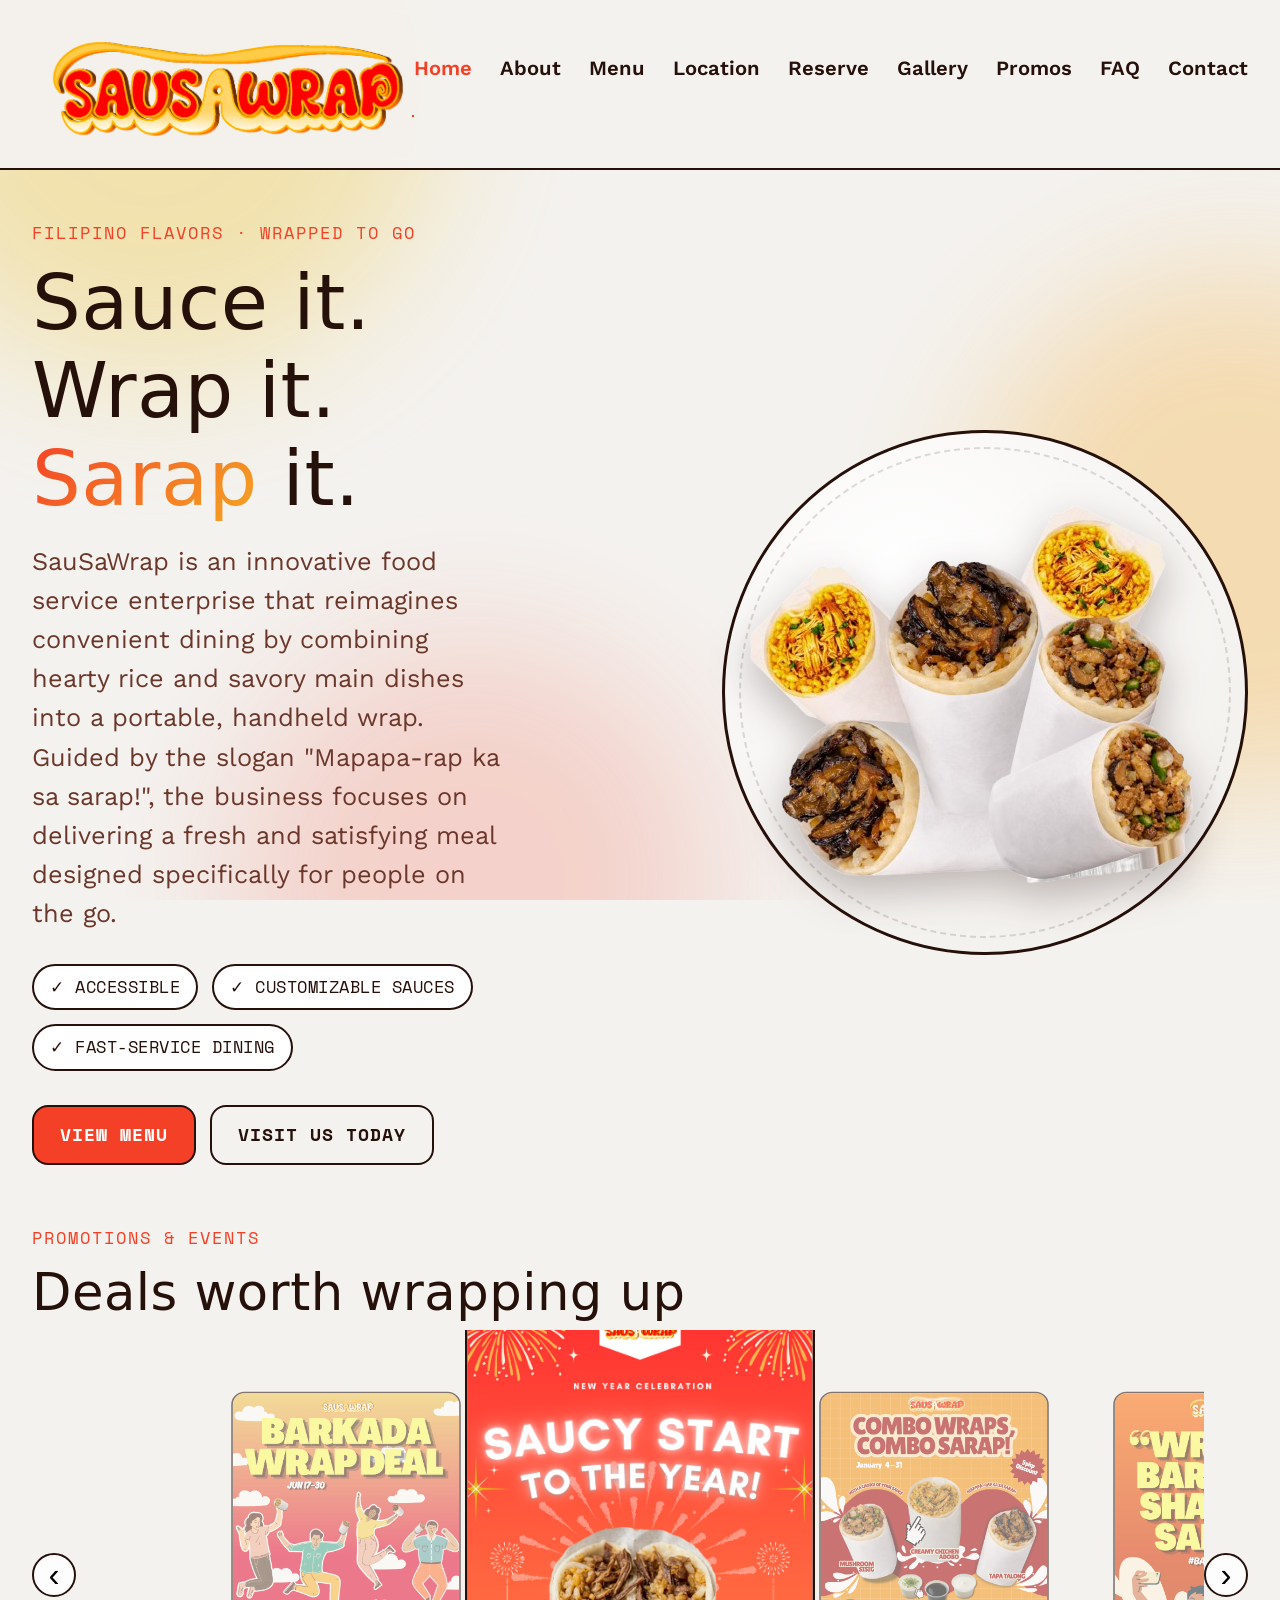
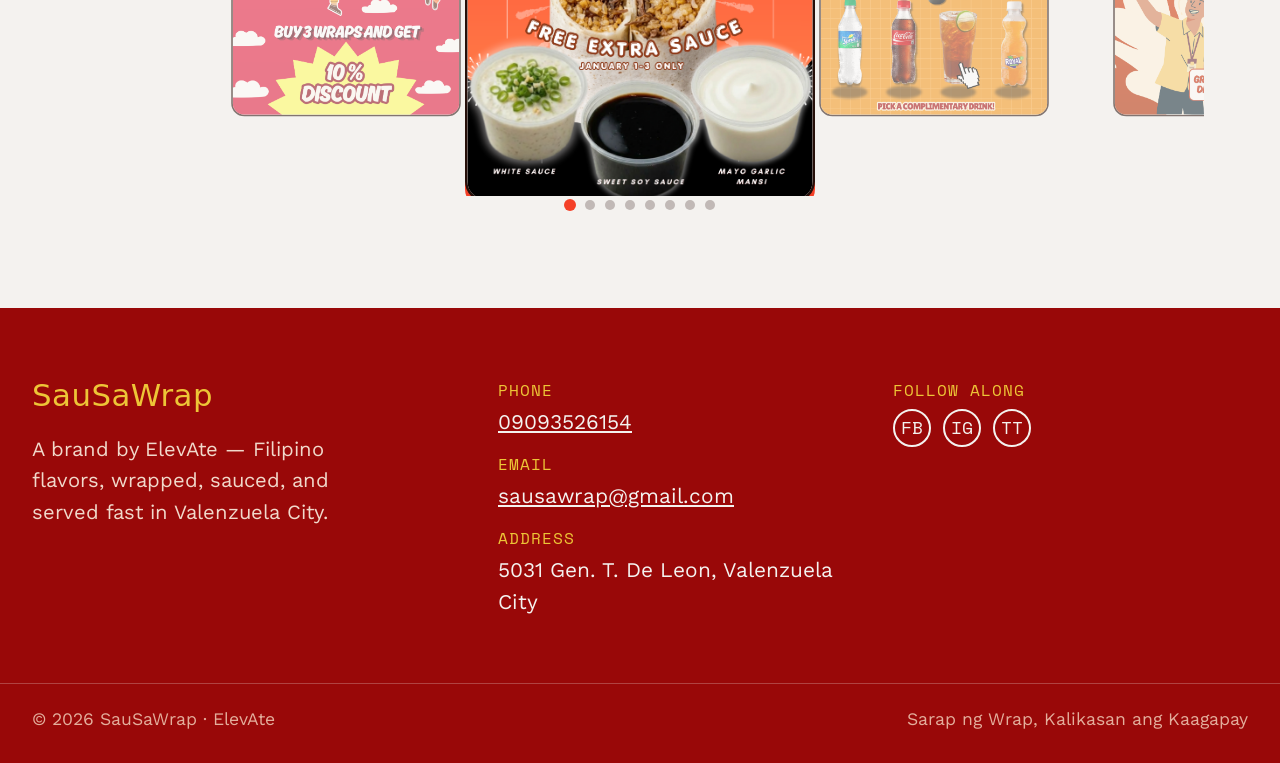
==== commit 53315ebe: "hays" ====
--- a/index.html
+++ b/index.html
@@ -19,7 +19,7 @@
 
 <header>
   <nav>
-    <a href="#home" class="logo"><img src="assets/menu/logo.png" alt="SauSaWrap logo" style="height: 100px;"></a>
+    <a href="#home" class="logo"><img src="assets/menu/logo.png" alt="SauSaWrap logo" style="height: 140px;"></a>
     <button class="nav-toggle" aria-label="Toggle menu" aria-expanded="false" id="navToggle">
       <span class="hamburger"><span></span><span></span><span></span></span>
     </button>
--- a/assets/css/style.css
+++ b/assets/css/style.css
@@ -20,7 +20,7 @@
   --shadow-color: var(--ink);
 }
 *{box-sizing:border-box;}
-html{scroll-behavior:smooth; background:var(--cream); font-size:19px;}
+html{scroll-behavior:smooth; background:var(--cream); font-size:22px;}
 @media (prefers-reduced-motion: reduce){
   html{scroll-behavior:auto;}
   *{animation-duration:0.001ms !important; animation-iteration-count:1 !important; transition-duration:0.001ms !important; scroll-behavior:auto !important;}
@@ -43,7 +43,7 @@
 .mono{font-family:'Space Mono', monospace;}
 a{color:inherit;}
 img,svg{display:block; max-width:100%;}
-.wrap{max-width:1320px; margin:0 auto; padding:0 18px;}
+.wrap{max-width:1560px; margin:0 auto; padding:0 32px;}
 section{padding:88px 0;}
 .eyebrow{
   font-family:'Space Mono', monospace;
@@ -102,12 +102,12 @@
 }
 header.scrolled{ box-shadow:0 4px 0 var(--ink); }
 nav{
-  max-width:1320px; margin:0 auto; padding:14px 18px;
+  max-width:1560px; margin:0 auto; padding:14px 32px;
   display:flex; align-items:center; justify-content:space-between;
 }
 .logo{
   display:flex; align-items:center; gap:10px;
-  font-family:'Taco Crispy', 'Bungee', system-ui, sans-serif; font-size:1.25rem; text-decoration:none;
+  font-family:'Taco Crispy', 'Bungee', system-ui, sans-serif; font-size:1.5rem; text-decoration:none;
 }
 .logo img{ transition:transform .3s ease; }
 .logo:hover img{ transform:rotate(-4deg) scale(1.05); }
@@ -190,7 +190,7 @@
 
 /* ---------- HERO ---------- */
 .hero{
-  padding:70px 0 60px;
+  padding-top:70px; padding-bottom:60px;
   display:grid; grid-template-columns:1.1fr 0.9fr; gap:48px; align-items:center;
   position:relative;
 }
@@ -211,7 +211,7 @@
 /* hero wrap illustration */
 .hero-art{position:relative; display:flex; justify-content:center;}
 .plate{
-  width:100%; max-width:460px; aspect-ratio:1/1; border-radius:50%;
+  width:100%; max-width:560px; aspect-ratio:1/1; border-radius:50%;
   background:radial-gradient(circle at 35% 30%, var(--paper), var(--cream) 70%);
   border:3px solid var(--ink); display:flex; align-items:center; justify-content:center;
   position:relative;
@@ -221,7 +221,7 @@
   content:""; position:absolute; inset:14px; border:2px dashed var(--line); border-radius:50%;
 }
 .hero-photo{
-  width:118%; max-width:540px; object-fit:contain;
+  width:118%; max-width:660px; object-fit:contain;
   filter:drop-shadow(0 16px 20px rgba(38,16,10,0.28));
   position:relative; z-index:1;
 }
@@ -313,7 +313,7 @@
   transition:transform .18s ease, box-shadow .18s ease;
 }
 .map-frame:hover{ transform:translate(-4px,-4px); box-shadow:6px 6px 0 var(--ink); }
-.map-frame iframe{ border-radius:calc(var(--radius) - 8px); max-width:100%; }
+.map-frame iframe{ border-radius:calc(var(--radius) - 8px); display:block; width:100%; height:420px; border:0; }
 .compass{width:120px; margin:0 auto 16px;}
 
 /* ---------- GALLERY ---------- */
@@ -352,12 +352,6 @@
 .gallery-note{margin-top:18px; font-size:0.88rem; color:var(--ink-soft);}
 
 /* ---------- PROMOTIONS ---------- */
-.promo-grid{display:grid; grid-template-columns:repeat(4,1fr); gap:18px; margin-bottom:36px;}
-@media (max-width:900px){.promo-grid{grid-template-columns:1fr 1fr;}}
-@media (max-width:520px){.promo-grid{grid-template-columns:1fr;}}
-.promo-card{border:2px solid var(--ink); border-radius:var(--radius); padding:20px; background:var(--paper); font-size:0.92rem; transition:transform .18s ease, box-shadow .18s ease;}
-.promo-card:hover{ transform:translate(-4px,-4px); box-shadow:6px 6px 0 var(--ink); }
-.promo-card strong{display:block; font-family:'Taco Crispy','Bungee',system-ui,sans-serif; font-size:0.95rem; margin-bottom:8px; font-weight:400; color:var(--strawberry);}
 .green-band{
   background:var(--raspberry); color:var(--paper); border-radius:var(--radius-lg); padding:32px 28px;
   display:grid; grid-template-columns:auto 1fr; gap:22px; align-items:center;
@@ -470,9 +464,9 @@
 /* ---------- PROMO CAROUSEL ---------- */
 .promo-carousel-container {
   position: relative;
-  max-width: 1240px;
+  max-width: 1440px;
   margin: 0 auto;
-  padding: 0 56px;
+  padding: 0 44px;
 }
 .promo-carousel-viewport {
   overflow: hidden;
@@ -486,20 +480,20 @@
   will-change: transform;
 }
 .promo-slide {
-  flex: 0 0 230px;
+  flex: 0 0 280px;
   cursor: pointer;
   transform: scale(0.82);
   opacity: 0.55;
   transition: transform 0.5s ease, opacity 0.5s ease;
 }
 .promo-slide.active {
-  transform: scale(1.22);
+  transform: scale(1.25);
   opacity: 1;
   z-index: 2;
 }
 @media (max-width: 600px) {
-  .promo-slide { flex-basis: 165px; }
-  .promo-carousel-container { padding: 0 44px; }
+  .promo-slide { flex-basis: 190px; }
+  .promo-carousel-container { padding: 0 40px; }
 }
 .promo-slide img {
   display: block;
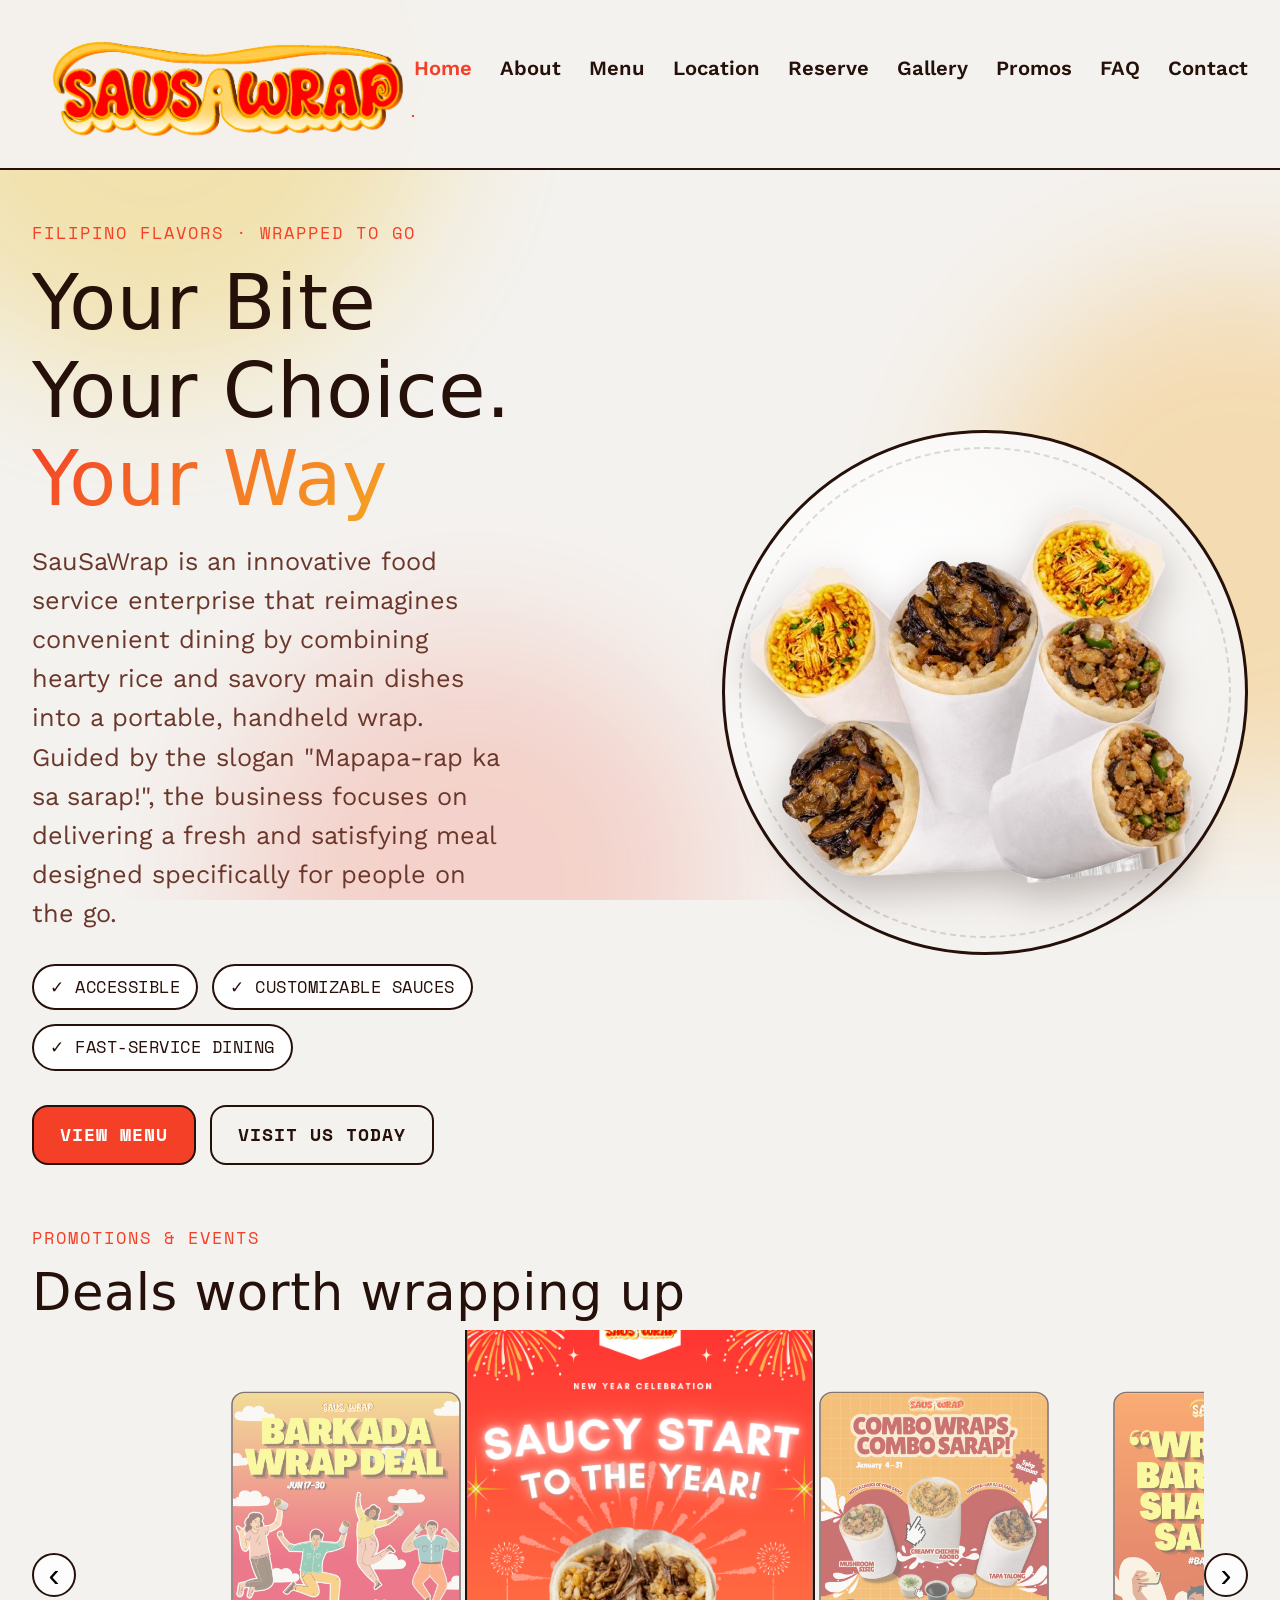
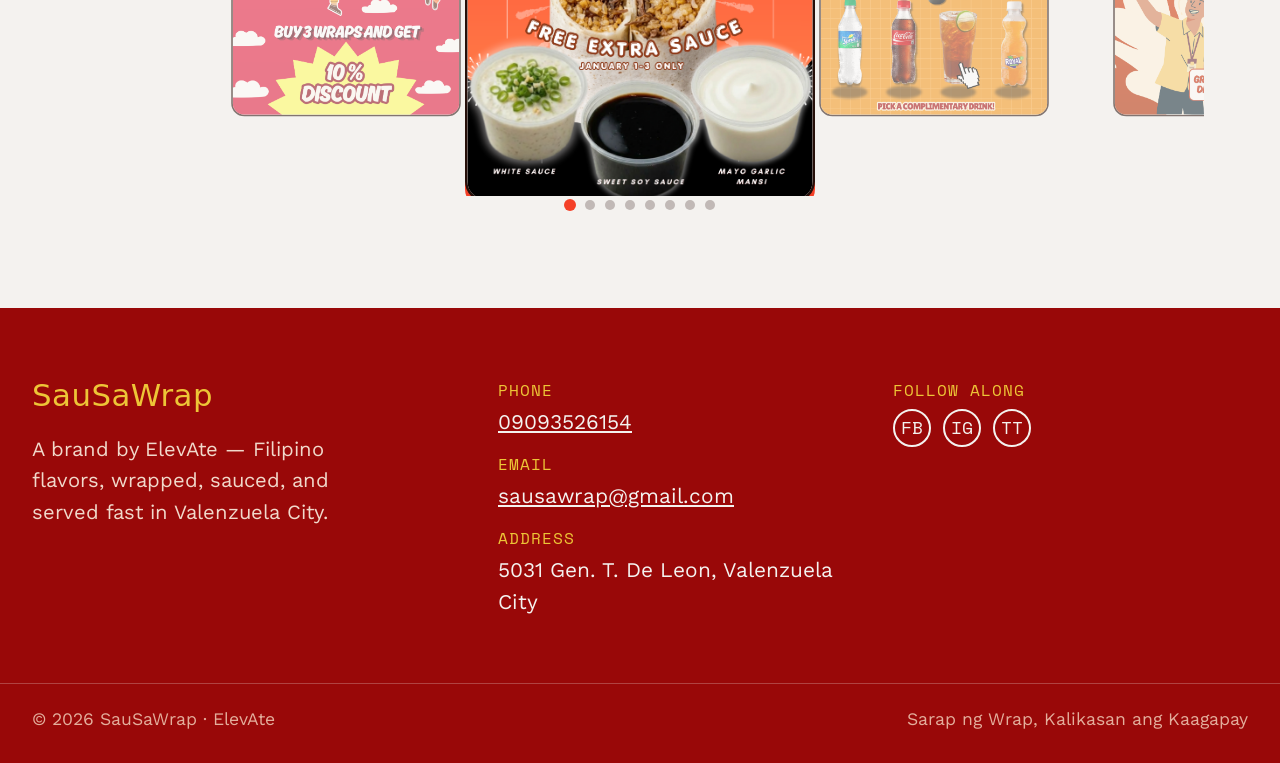
==== commit ed361191: "yo" ====
--- a/index.html
+++ b/index.html
@@ -43,7 +43,7 @@
 <section id="home" class="wrap hero" style="padding-top: 50px;">
   <div data-reveal-group>
     <p class="eyebrow">Filipino flavors · Wrapped to go</p>
-    <h1>Sauce it.<br>Wrap it.<br><span>Sarap</span> it.</h1>
+    <h1>Your Bite<br>Your Choice.<br><span>Your Way</span></h1>
     <p class="tagline">SauSaWrap is an innovative food service enterprise that reimagines convenient dining by combining hearty rice and savory main dishes into a portable, handheld wrap. Guided by the slogan "Mapapa-rap ka sa sarap!", the business focuses on delivering a fresh and satisfying meal designed specifically for people on the go.</p>
     <div class="highlights">
       <span class="chip">✓ Accessible</span>
--- a/assets/css/style.css
+++ b/assets/css/style.css
@@ -96,7 +96,6 @@
 header{
   position:sticky; top:0; z-index:50;
   background:rgba(244,242,239,0.96);
-  backdrop-filter:blur(6px);
   border-bottom:2px solid var(--ink);
   transition:box-shadow .3s ease;
 }
@@ -267,6 +266,40 @@
 .ticket-row .price{font-family:'Space Mono',monospace; font-weight:700; white-space:nowrap; color:var(--strawberry);}
 .ticket p.desc{font-size:0.9rem; color:var(--ink-soft); margin:2px 0 0;}
 
+/* ---------- MENU PAGE ---------- */
+.menu-intro{display:grid; grid-template-columns:1.4fr 0.6fr; gap:48px; align-items:center; margin-bottom:6px;}
+.menu-intro .section-sub{margin-bottom:0;}
+.menu-hero{
+  width:100%; max-width:360px; justify-self:end; display:block; aspect-ratio:1/1; object-fit:cover;
+  border:2px solid var(--ink); border-radius:var(--radius-lg);
+  box-shadow:8px 8px 0 var(--ink); background:var(--cream);
+}
+.menu-tabs-label{
+  font-family:'Space Mono',monospace; font-weight:700; text-transform:uppercase;
+  letter-spacing:2px; font-size:0.72rem; color:var(--strawberry);
+  display:flex; align-items:center; gap:16px; margin:56px 0 28px;
+}
+.menu-tabs-label::after{content:""; flex:1; height:2px; background:var(--line);}
+.menu-grid{display:grid; grid-template-columns:repeat(3,1fr); gap:38px 26px;}
+.ticket-photo{
+  display:block; width:100%; aspect-ratio:4/3; object-fit:cover;
+  /* square frame for the tall drink shots */
+  border:2px solid var(--ink); border-radius:2px; margin:0 0 18px;
+  background:var(--cream) center/cover no-repeat;
+}
+.ticket-photo.square{aspect-ratio:1/1;}
+.ticket-photo.product{
+  object-fit:contain; background:var(--paper); padding:14px;
+}
+@media (max-width:1000px){
+  .menu-grid{grid-template-columns:1fr 1fr;}
+  .menu-intro{grid-template-columns:1fr; gap:28px;}
+  .menu-hero{max-width:420px;}
+}
+@media (max-width:600px){
+  .menu-grid{grid-template-columns:1fr;}
+}
+
 /* ---------- ABOUT ---------- */
 .about-grid{display:grid; grid-template-columns:1fr 1fr; gap:48px;}
 @media (max-width:880px){.about-grid{grid-template-columns:1fr;}}
@@ -349,6 +382,12 @@
 .g-tile.store{background:repeating-linear-gradient(45deg, var(--paper), var(--paper) 12px, var(--cream) 12px, var(--cream) 24px);}
 .g-tile.food{background:radial-gradient(circle at 50% 40%, #fff 0%, var(--mango) 45%, var(--paper) 100%);}
 .g-tile.customer{background:linear-gradient(160deg, var(--raspberry), var(--paper));}
+.g-tile img{position:absolute; inset:0; width:100%; height:100%; object-fit:cover;}
+.g-tile.has-photo span.label{
+  position:absolute; left:10px; bottom:10px; z-index:1;
+  background:var(--paper); color:var(--ink); border:2px solid var(--ink);
+  border-radius:999px; padding:4px 10px;
+}
 .gallery-note{margin-top:18px; font-size:0.88rem; color:var(--ink-soft);}
 
 /* ---------- PROMOTIONS ---------- */
@@ -401,7 +440,7 @@
   display:block; font-family:'Space Mono',monospace; text-transform:uppercase; letter-spacing:1px;
   font-size:0.72rem; color:var(--ink-soft); margin-bottom:8px;
 }
-.field input[type="text"], .field input[type="tel"], .field input[type="date"], .field select{
+.field input[type="text"], .field input[type="tel"], .field input[type="email"], .field input[type="date"], .field select{
   width:100%; font-family:'Work Sans',sans-serif; font-size:1rem; color:var(--ink);
   border:2px solid var(--ink); border-radius:var(--radius); padding:12px 14px;
   background:var(--paper);
@@ -439,6 +478,24 @@
 .res-status.error{color:var(--strawberry);}
 .res-note{font-size:0.85rem; color:var(--ink-soft); margin:10px 0 0;}
 .btn:disabled{opacity:0.6; cursor:wait; transform:none !important; box-shadow:0 0 0 var(--ink) !important;}
+
+/* ---------- TOAST ---------- */
+.toast{
+  position:fixed; top:24px; left:50%; z-index:200;
+  display:flex; align-items:center; gap:10px; max-width:min(90vw,420px);
+  background:var(--ink); color:var(--cream); border:2px solid var(--ink); border-radius:var(--radius);
+  padding:14px 20px; font-size:0.9rem; font-weight:600; line-height:1.35;
+  box-shadow:6px 6px 0 var(--strawberry);
+  opacity:0; pointer-events:none;
+  transform:translate(-50%,-16px);
+  transition:opacity .3s ease, transform .3s ease;
+}
+.toast.show{ opacity:1; transform:translate(-50%,0); pointer-events:auto; }
+.toast.error{ background:var(--strawberry); box-shadow:6px 6px 0 var(--ink); }
+.toast .toast-icon{
+  flex:none; width:22px; height:22px; border-radius:50%; background:rgba(255,255,255,0.18);
+  display:flex; align-items:center; justify-content:center; font-size:0.85rem;
+}
 
 /* ---------- CONTACT / FOOTER ---------- */
 footer{background:var(--raspberry); color:var(--cream); padding:70px 0 30px; margin-top:88px; position:relative;}
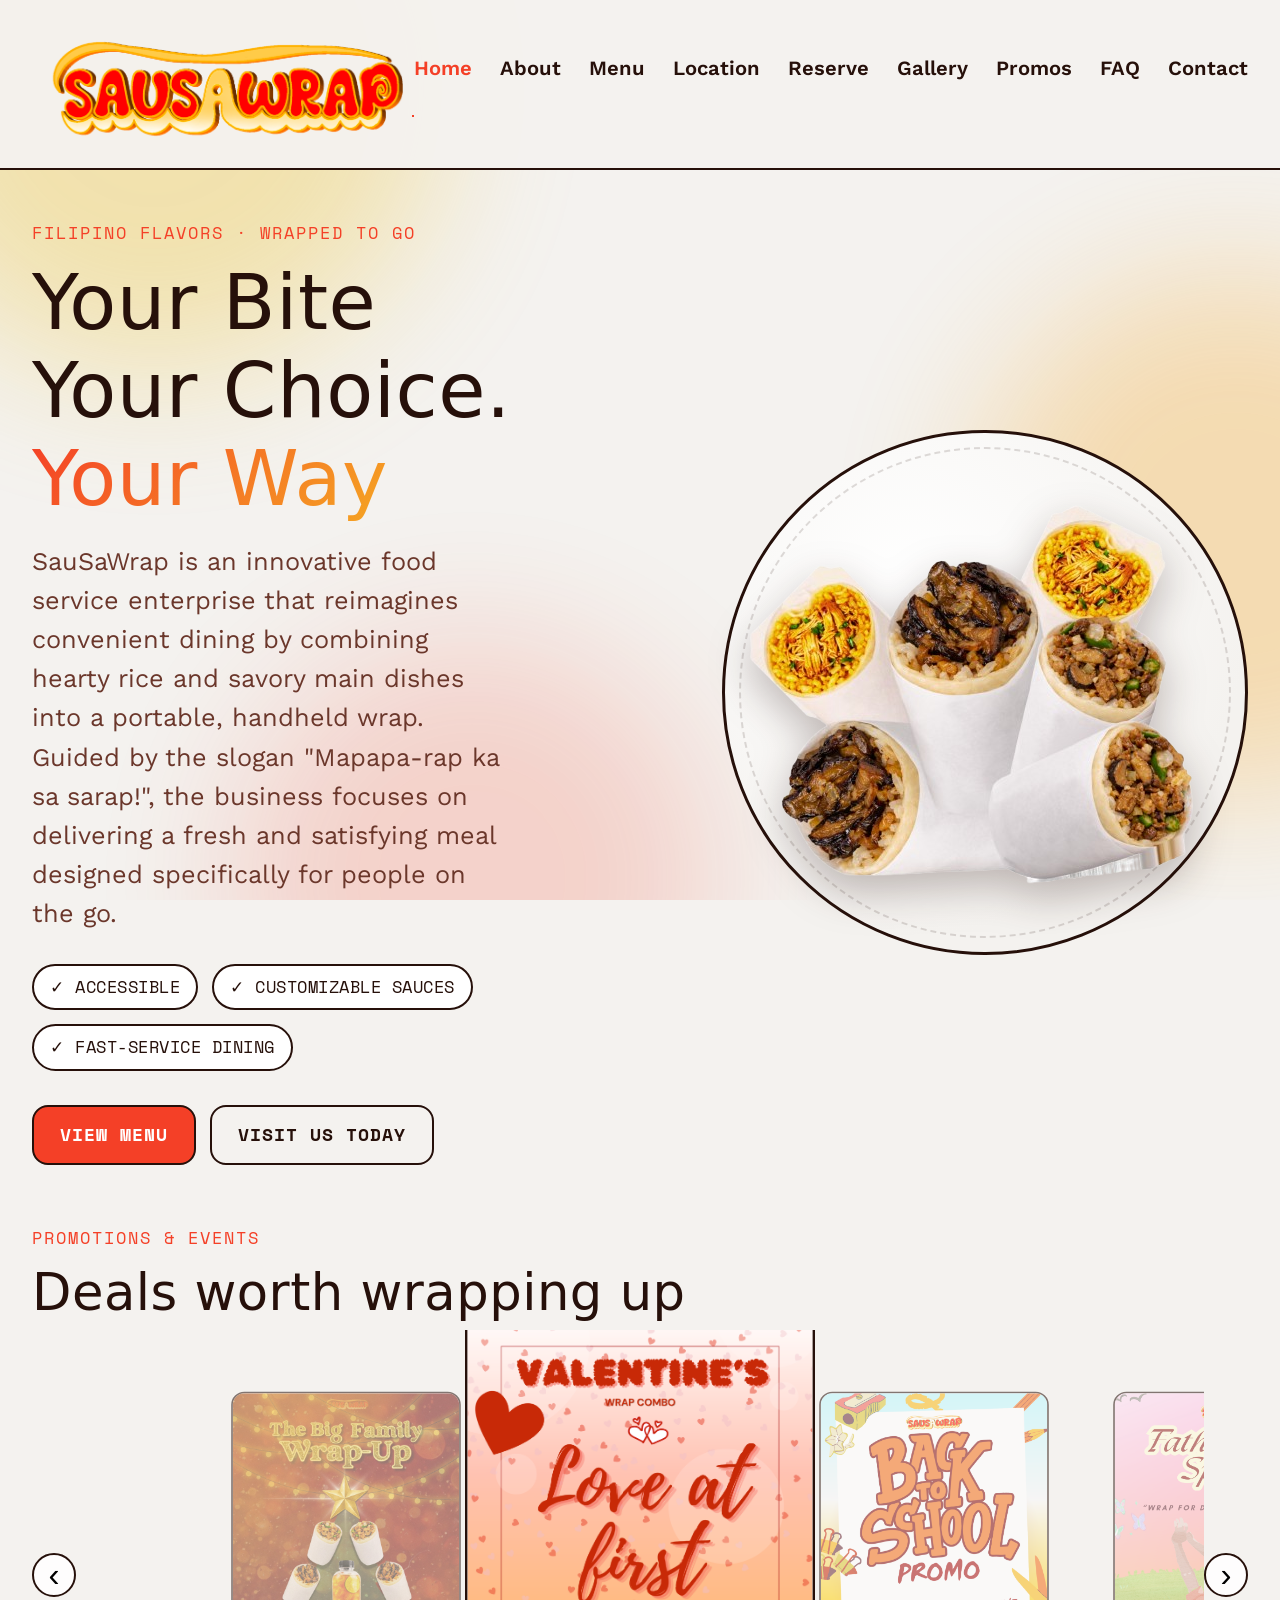
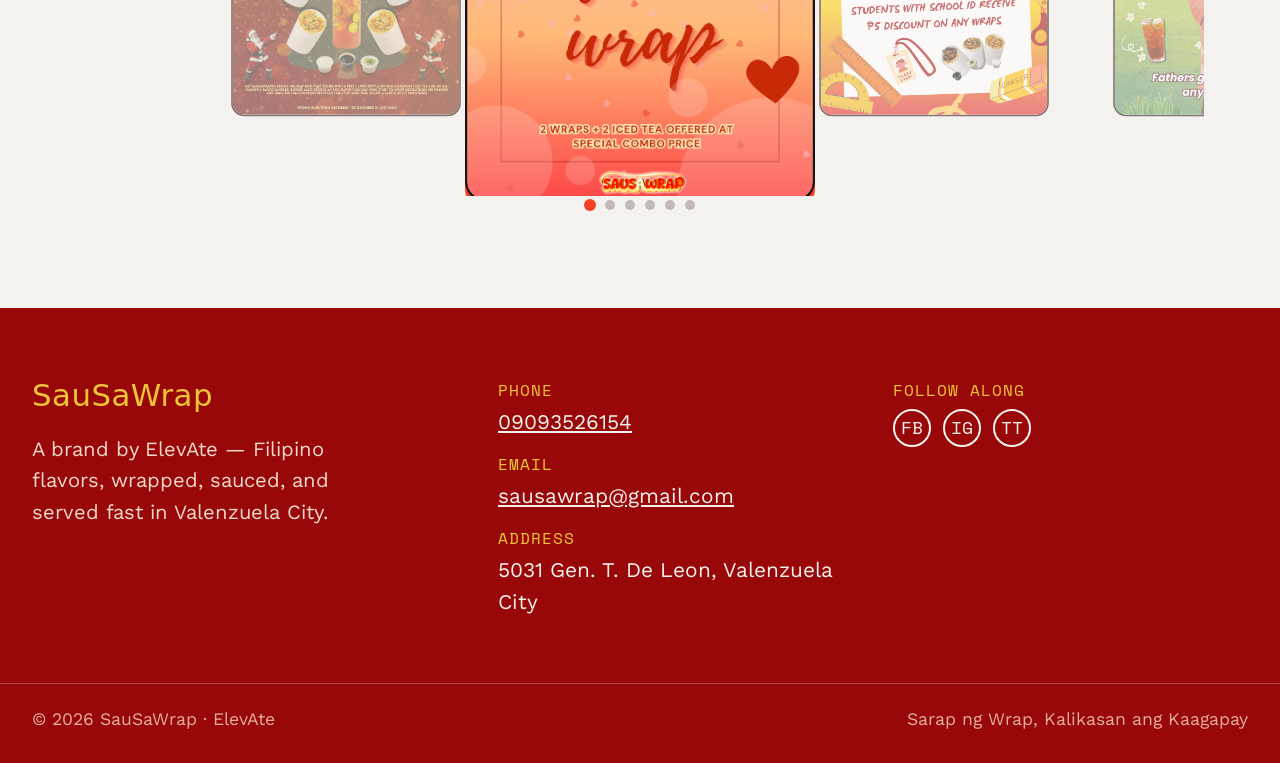
==== commit 79e829cd: "prices and promo update" ====
--- a/index.html
+++ b/index.html
@@ -19,7 +19,7 @@
 
 <header>
   <nav>
-    <a href="#home" class="logo"><img src="assets/menu/logo.png" alt="SauSaWrap logo" style="height: 140px;"></a>
+    <a href="#home" class="logo"><img src="assets/menu/logo.png" class="logo-img" alt="SauSaWrap logo"></a>
     <button class="nav-toggle" aria-label="Toggle menu" aria-expanded="false" id="navToggle">
       <span class="hamburger"><span></span><span></span><span></span></span>
     </button>
@@ -70,28 +70,22 @@
     <div class="promo-carousel-viewport">
     <div class="promo-carousel-track">
       <div class="promo-slide">
-        <img src="assets/promo/1.png" alt="Discounts: Seasonal price cuts on signature wraps and combo sets.">
+        <img src="assets/promo/1.png" alt="Valentine's Wrap Combo: Love at first wrap — 2 wraps + 2 iced tea at a special combo price.">
       </div>
       <div class="promo-slide">
-        <img src="assets/promo/2.png" alt="Student Promos: Budget-friendly pricing for students and young professionals.">
+        <img src="assets/promo/2.png" alt="Back to School Promo: Students with school ID get ₱5 off any wrap.">
       </div>
       <div class="promo-slide">
-        <img src="assets/promo/3.png" alt="Community Events: Participation in school and community events around Valenzuela.">
+        <img src="assets/promo/3.png" alt="Father's Day Special, Jun 15–16: Fathers get 1 free iced tea with any wrap meal.">
       </div>
       <div class="promo-slide">
-        <img src="assets/promo/4.png" alt="Pop-Up Booths: Catch SauSaWrap at pop-up booths beyond the storefront.">
+        <img src="assets/promo/4.jpg" alt="Victory Day Treat: Buy any regular wrap and get a free Coke mismo with a valid school ID — first 50 students from the champion school.">
       </div>
       <div class="promo-slide">
-        <img src="assets/promo/5.png" alt="New Promotion 5">
+        <img src="assets/promo/5.jpg" alt="3-Bite No Sip Halloween Challenge, Oct 15–31: Post with #SpookySarapSauSaWrap to get a SauSindak Survivor vinyl sticker.">
       </div>
       <div class="promo-slide">
-        <img src="assets/promo/6.png" alt="New Promotion 6">
-      </div>
-      <div class="promo-slide">
-        <img src="assets/promo/7.png" alt="New Promotion 7">
-      </div>
-      <div class="promo-slide">
-        <img src="assets/promo/8.png" alt="New Promotion 8">
+        <img src="assets/promo/6.jpg" alt="The Big Family Wrap-Up, Dec 1–31: Family holiday box with a free 1-liter Signature Iced Tea and a 3-sauce sampler.">
       </div>
     </div>
     </div>
--- a/assets/css/style.css
+++ b/assets/css/style.css
@@ -292,9 +292,15 @@
   object-fit:contain; background:var(--paper); padding:14px;
 }
 @media (max-width:1000px){
+  /* keep the intro side by side, just shrink the photo — stacking it here
+     left a dead block of space beside the picture */
   .menu-grid{grid-template-columns:1fr 1fr;}
-  .menu-intro{grid-template-columns:1fr; gap:28px;}
-  .menu-hero{max-width:420px;}
+  .menu-intro{gap:30px;}
+  .menu-hero{max-width:270px;}
+}
+@media (max-width:700px){
+  .menu-intro{grid-template-columns:1fr; gap:22px;}
+  .menu-hero{max-width:min(100%, 380px); justify-self:start;}
 }
 @media (max-width:600px){
   .menu-grid{grid-template-columns:1fr;}
@@ -589,3 +595,169 @@
   border:none; padding:0;
 }
 .carousel-dot.active { background: var(--strawberry); transform:scale(1.2); }
+
+/* ---------- ZOOMABLE PHOTOS + LIGHTBOX ---------- */
+body.lb-open{ overflow:hidden; }
+.zoomable{ cursor:zoom-in; }
+.zoomable:active{ transform:scale(0.97); }
+img.ticket-photo.zoomable{ transition:transform .18s ease, box-shadow .18s ease; }
+img.ticket-photo.zoomable:hover{ transform:rotate(-1deg) scale(1.02); box-shadow:5px 5px 0 var(--yuzu); }
+.menu-hero.zoomable{ transition:transform .2s ease, box-shadow .2s ease; }
+.menu-hero.zoomable:hover{ transform:translate(-3px,-3px) rotate(1deg); box-shadow:11px 11px 0 var(--strawberry); }
+.g-tile.has-photo.zoomable::after{
+  content:"TAP TO ZOOM"; position:absolute; right:10px; bottom:10px; z-index:2;
+  font-family:'Space Mono',monospace; font-size:0.6rem; letter-spacing:1px;
+  background:var(--yuzu); color:var(--ink); border:2px solid var(--ink); border-radius:999px;
+  padding:4px 9px; opacity:0; transform:translateY(6px) rotate(-3deg);
+  transition:opacity .18s ease, transform .18s ease; pointer-events:none;
+}
+.g-tile.has-photo.zoomable:hover::after,
+.g-tile.has-photo.zoomable:focus-visible::after{ opacity:1; transform:translateY(0) rotate(-3deg); }
+.g-tile.has-photo.zoomable:hover img{ transform:scale(1.05); }
+.g-tile.has-photo.zoomable img{ transition:transform .35s ease; }
+.g-tile.has-photo.zoomable:active{ transform:translate(-2px,-2px) scale(0.99); }
+
+.lightbox{
+  position:fixed; inset:0; z-index:200; display:none;
+  align-items:center; justify-content:center; padding:40px 20px;
+  background:rgba(38,16,10,0.82); backdrop-filter:blur(4px);
+}
+.lightbox.open{ display:flex; animation:lb-fade .18s ease; }
+@keyframes lb-fade{ from{opacity:0;} to{opacity:1;} }
+.lb-figure{ margin:0; max-width:min(1100px, 92vw); display:flex; flex-direction:column; align-items:center; gap:16px; }
+.lb-img{
+  display:block; max-width:100%; max-height:74vh; object-fit:contain;
+  background:var(--paper); border:3px solid var(--ink); border-radius:var(--radius);
+  box-shadow:10px 10px 0 var(--strawberry);
+}
+.lb-cap{
+  display:flex; align-items:center; gap:12px; flex-wrap:wrap; justify-content:center;
+  background:var(--paper); border:2px solid var(--ink); border-radius:999px; padding:8px 18px;
+  font-family:'Work Sans',sans-serif; font-weight:700; font-size:0.85rem; color:var(--ink);
+}
+.lb-count{ font-family:'Space Mono',monospace; font-size:0.72rem; color:var(--strawberry); }
+.lb-btn{
+  position:absolute; background:var(--paper); border:2px solid var(--ink); border-radius:50%;
+  width:52px; height:52px; font-size:1.5rem; line-height:1; cursor:pointer; color:var(--ink);
+  display:flex; align-items:center; justify-content:center;
+  transition:transform .18s ease, background .18s ease;
+}
+.lb-btn:hover{ background:var(--yuzu); transform:scale(1.1); }
+.lb-close{ top:20px; right:20px; }
+.lb-prev{ left:20px; top:50%; transform:translateY(-50%); }
+.lb-next{ right:20px; top:50%; transform:translateY(-50%); }
+.lb-prev:hover,.lb-next:hover{ transform:translateY(-50%) scale(1.1); }
+.lightbox.solo .lb-nav{ display:none; }
+.lb-figure.pop{ animation:lb-pop .28s cubic-bezier(.2,1.3,.4,1); }
+.lb-figure.from-right{ animation:lb-in-right .26s ease; }
+.lb-figure.from-left{ animation:lb-in-left .26s ease; }
+@keyframes lb-pop{ from{ transform:scale(0.88) rotate(-2deg); opacity:0; } to{ transform:scale(1) rotate(0); opacity:1; } }
+@keyframes lb-in-right{ from{ transform:translateX(40px); opacity:0; } to{ transform:translateX(0); opacity:1; } }
+@keyframes lb-in-left{ from{ transform:translateX(-40px); opacity:0; } to{ transform:translateX(0); opacity:1; } }
+@media (max-width:600px){
+  .lb-btn{ width:44px; height:44px; }
+  .lb-prev{ left:8px; } .lb-next{ right:8px; } .lb-close{ top:10px; right:10px; }
+}
+@media (prefers-reduced-motion:reduce){
+  .lb-figure.pop, .lb-figure.from-right, .lb-figure.from-left{ animation:none; }
+  .zoomable:active, .g-tile.has-photo.zoomable:hover img,
+  img.ticket-photo.zoomable:hover, .menu-hero.zoomable:hover{ transform:none; }
+}
+
+/* ---------- HOMEPAGE INTRO (plate drops in, then rolls off right) ---------- */
+body.intro-lock{ overflow:hidden; }
+.intro-veil{
+  position:fixed; inset:0; z-index:300; overflow:hidden;
+  background:radial-gradient(circle at 50% 45%, var(--paper), var(--cream) 70%);
+  animation:intro-veil-out .4s ease 1.3s forwards;
+}
+.intro-plate{
+  position:absolute; left:50%; top:46%; width:min(66vw, 440px); aspect-ratio:1/1;
+  border-radius:50%; border:3px solid var(--ink);
+  background:radial-gradient(circle at 35% 30%, var(--paper), var(--cream) 70%);
+  display:flex; align-items:center; justify-content:center;
+  transform:translate(-50%,-230%);
+  animation:intro-drop-roll 1.8s forwards;
+}
+.intro-plate::after{
+  content:""; position:absolute; inset:14px; border:2px dashed var(--line); border-radius:50%;
+}
+.intro-plate img{ width:118%; object-fit:contain; position:relative; z-index:1; }
+.intro-shadow{
+  position:absolute; left:50%; top:46%; width:min(52vw, 340px); height:26px;
+  margin-top:min(33vw, 222px); border-radius:50%;
+  background:rgba(38,16,10,0.18); filter:blur(7px);
+  transform:translate(-50%,-50%) scaleX(0.2); opacity:0;
+  animation:intro-shadow 1.8s forwards;
+}
+@keyframes intro-drop-roll{
+  0%   { transform:translate(-50%,-230%) rotate(-28deg); animation-timing-function:cubic-bezier(.5,.02,.78,.5); }
+  20%  { transform:translate(-50%,-50%) rotate(0deg); animation-timing-function:ease-out; }
+  26%  { transform:translate(-50%,-43%) rotate(2deg) scale(1.08,0.9); animation-timing-function:ease-out; }
+  34%  { transform:translate(-50%,-66%) rotate(9deg) scale(0.97,1.05); animation-timing-function:ease-in; }
+  42%  { transform:translate(-50%,-50%) rotate(16deg) scale(1); animation-timing-function:cubic-bezier(.4,0,.75,1); }
+  100% { transform:translate(calc(-50% + 130vw),-50%) rotate(790deg); }
+}
+@keyframes intro-shadow{
+  0%   { opacity:0; transform:translate(-50%,-50%) scaleX(0.25); }
+  20%  { opacity:1; transform:translate(-50%,-50%) scaleX(1.1); animation-timing-function:ease-out; }
+  34%  { opacity:.45; transform:translate(-50%,-50%) scaleX(0.75); animation-timing-function:ease-in; }
+  42%  { opacity:1; transform:translate(-50%,-50%) scaleX(1); animation-timing-function:cubic-bezier(.4,0,.75,1); }
+  100% { opacity:0; transform:translate(calc(-50% + 130vw),-50%) scaleX(1); }
+}
+@keyframes intro-veil-out{ to{ opacity:0; visibility:hidden; } }
+@media (prefers-reduced-motion:reduce){ .intro-veil{ display:none; } }
+
+/* ---------- RESPONSIVE / MOBILE ---------- */
+.logo-img{ height:140px; }
+/* keep in-page anchors clear of the sticky header */
+[id]{ scroll-margin-top:96px; }
+
+@media (max-width:1100px){
+  html{ font-size:20px; }
+  .logo-img{ height:112px; }
+}
+
+@media (max-width:820px){
+  html{ font-size:18px; }
+  .wrap{ padding:0 22px; }
+  section{ padding:56px 0; }
+  nav{ padding:10px 22px; }
+  .logo-img{ height:80px; }
+  [id]{ scroll-margin-top:80px; }
+  .section-sub{ margin-bottom:28px; }
+  .hero p.tagline{ font-size:1.02rem; }
+  .cta-row .btn{ flex:1 1 auto; justify-content:center; }
+  /* comfortable tap targets */
+  .nav-links a{ padding:15px 24px; }
+  .social-row a{ width:44px; height:44px; }
+  .jump-nav a, .chip{ padding:10px 16px; }
+  .faq-q{ padding-top:16px; padding-bottom:16px; }
+  /* 16px+ keeps iOS from zooming in on focus */
+  .field input[type="text"], .field input[type="tel"], .field input[type="email"],
+  .field input[type="date"], .field select, .slot{ font-size:16px; }
+  .slot{ padding:14px 6px; }
+}
+
+@media (max-width:520px){
+  html{ font-size:17px; }
+  .wrap{ padding:0 18px; }
+  section{ padding:44px 0; }
+  nav{ padding:8px 18px; }
+  .logo-img{ height:62px; }
+  [id]{ scroll-margin-top:66px; }
+  .section-title{ font-size:clamp(1.6rem,7vw,2.1rem); }
+  .btn{ padding:13px 20px; font-size:0.86rem; }
+  .cta-row{ gap:10px; }
+  .fine{ justify-content:flex-start; }
+  .footer-grid{ gap:26px; }
+}
+
+/* Touch devices get no hover, so surface the zoom hint and drop hover-only motion */
+@media (hover:none){
+  .g-tile.has-photo.zoomable::after{ opacity:1; transform:translateY(0) rotate(-3deg); }
+  .g-tile.has-photo.zoomable:hover img{ transform:none; }
+  img.ticket-photo.zoomable:hover{ transform:none; box-shadow:none; }
+  .menu-hero.zoomable:hover{ transform:none; box-shadow:8px 8px 0 var(--ink); }
+  .ticket:hover, .g-tile:hover, .pillar:hover, .why-card:hover{ transform:none; }
+}
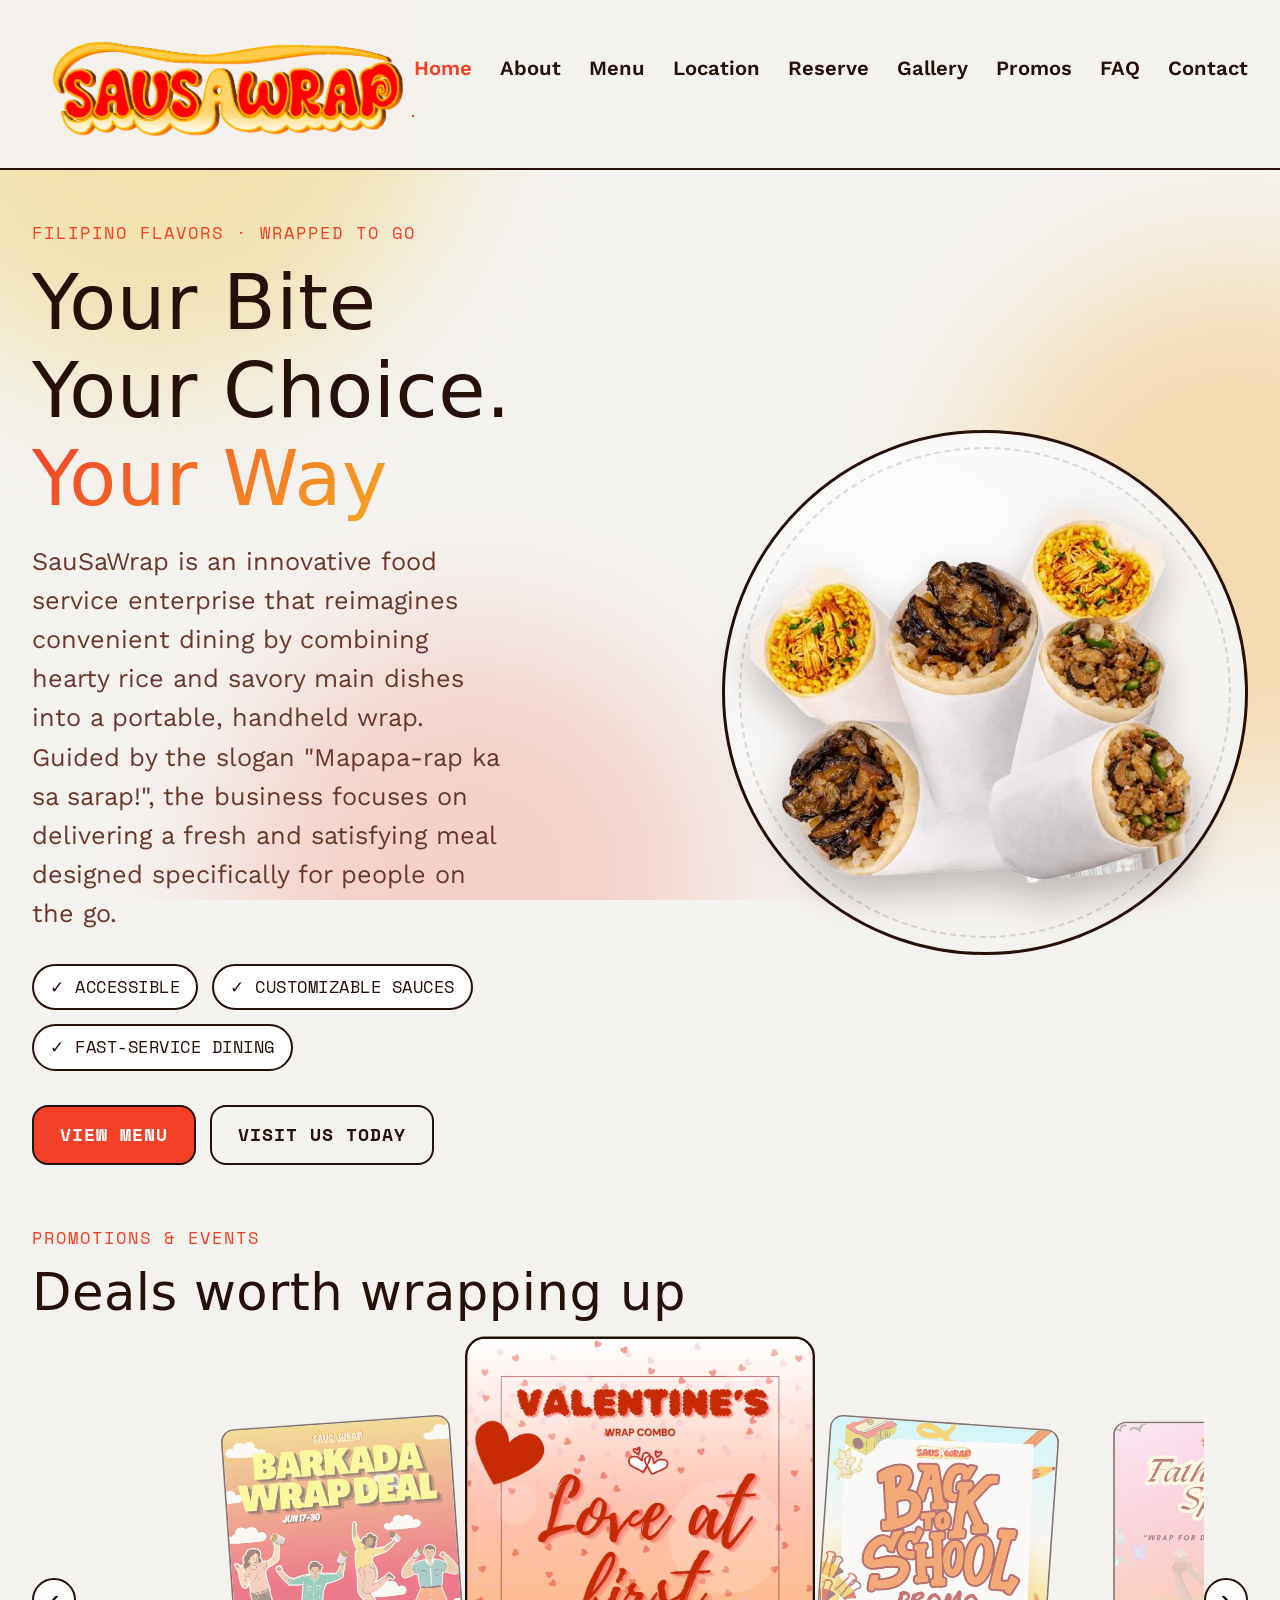
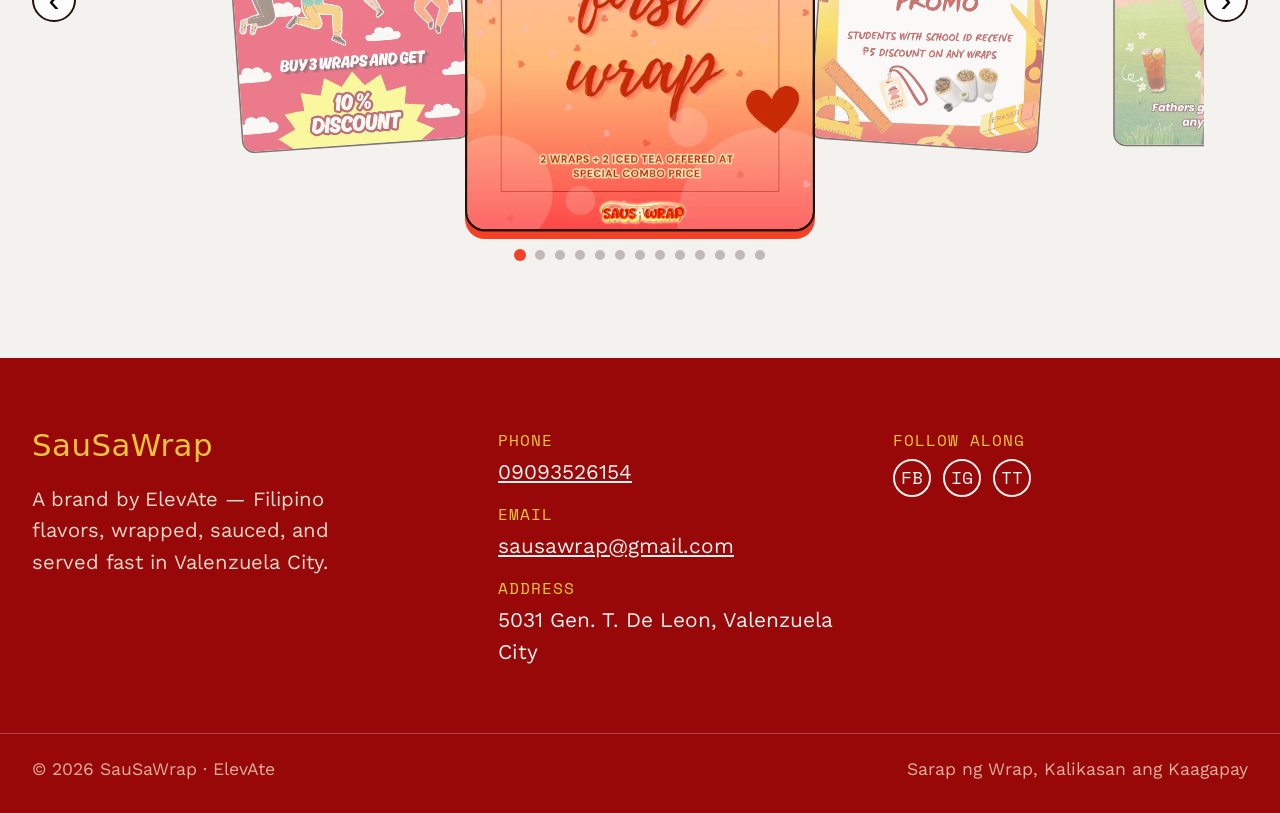
==== commit ecad2838: "animations" ====
--- a/index.html
+++ b/index.html
@@ -43,7 +43,7 @@
 <section id="home" class="wrap hero" style="padding-top: 50px;">
   <div data-reveal-group>
     <p class="eyebrow">Filipino flavors · Wrapped to go</p>
-    <h1>Your Bite<br>Your Choice.<br><span>Your Way</span></h1>
+    <h1>Your Bite<br>Your Choice.<br><span class="accent">Your Way</span></h1>
     <p class="tagline">SauSaWrap is an innovative food service enterprise that reimagines convenient dining by combining hearty rice and savory main dishes into a portable, handheld wrap. Guided by the slogan "Mapapa-rap ka sa sarap!", the business focuses on delivering a fresh and satisfying meal designed specifically for people on the go.</p>
     <div class="highlights">
       <span class="chip">✓ Accessible</span>
@@ -55,7 +55,7 @@
       <a href="location.html" class="btn btn-outline">Visit Us Today</a>
     </div>
   </div>
-  <div class="hero-art" data-reveal>
+  <div class="hero-art" data-reveal="right">
     <div class="plate">
       <img class="hero-photo" src="assets/photo/homepic.png" alt="SauSaWrap signature wraps, sliced open to show rice and savory fillings">
     </div>
@@ -70,22 +70,43 @@
     <div class="promo-carousel-viewport">
     <div class="promo-carousel-track">
       <div class="promo-slide">
-        <img src="assets/promo/1.png" alt="Valentine's Wrap Combo: Love at first wrap — 2 wraps + 2 iced tea at a special combo price.">
+        <img src="assets/promo/1.webp" alt="Valentine's Wrap Combo: Love at first wrap — 2 wraps + 2 iced tea at a special combo price.">
       </div>
       <div class="promo-slide">
-        <img src="assets/promo/2.png" alt="Back to School Promo: Students with school ID get ₱5 off any wrap.">
+        <img src="assets/promo/2.webp" alt="Back to School Promo: Students with school ID get ₱5 off any wrap.">
       </div>
       <div class="promo-slide">
-        <img src="assets/promo/3.png" alt="Father's Day Special, Jun 15–16: Fathers get 1 free iced tea with any wrap meal.">
+        <img src="assets/promo/3.webp" alt="Father's Day Special, Jun 15–16: Fathers get 1 free iced tea with any wrap meal.">
       </div>
       <div class="promo-slide">
-        <img src="assets/promo/4.jpg" alt="Victory Day Treat: Buy any regular wrap and get a free Coke mismo with a valid school ID — first 50 students from the champion school.">
+        <img src="assets/promo/4.webp" alt="Victory Day Treat: Buy any regular wrap and get a free Coke mismo with a valid school ID — first 50 students from the champion school.">
       </div>
       <div class="promo-slide">
-        <img src="assets/promo/5.jpg" alt="3-Bite No Sip Halloween Challenge, Oct 15–31: Post with #SpookySarapSauSaWrap to get a SauSindak Survivor vinyl sticker.">
+        <img src="assets/promo/5.webp" alt="3-Bite No Sip Halloween Challenge, Oct 15–31: Post with #SpookySarapSauSaWrap to get a SauSindak Survivor vinyl sticker.">
       </div>
       <div class="promo-slide">
-        <img src="assets/promo/6.jpg" alt="The Big Family Wrap-Up, Dec 1–31: Family holiday box with a free 1-liter Signature Iced Tea and a 3-sauce sampler.">
+        <img src="assets/promo/6.webp" alt="The Big Family Wrap-Up, Dec 1–31: Family holiday box with a free 1-liter Signature Iced Tea and a 3-sauce sampler.">
+      </div>
+      <div class="promo-slide">
+        <img src="assets/promo/10.webp" alt="Combo Wraps, Combo Sarap, Jan 4–31: ₱5 off any wrap combo with your choice of sauce and a complimentary drink.">
+      </div>
+      <div class="promo-slide">
+        <img src="assets/promo/7.webp" alt="Barkada Special, Feb 1–13: Wrap the barkada, share the sarap — groups of 3 or more get 10% off standard wraps.">
+      </div>
+      <div class="promo-slide">
+        <img src="assets/promo/8.webp" alt="Grad Na? Wrap Na! Mar 1–5: Buy 4 wraps and get a ₱10 discount.">
+      </div>
+      <div class="promo-slide">
+        <img src="assets/promo/12.webp" alt="Labor Day Worker Promo: Workers in uniform or presenting a company ID get 10% off wrap combos.">
+      </div>
+      <div class="promo-slide">
+        <img src="assets/promo/11.webp" alt="Summer Refresh Combo, Apr 12–20: Buy any wrap and get a free iced tea at a discounted combo price.">
+      </div>
+      <div class="promo-slide">
+        <img src="assets/promo/14.webp" alt="Mother's Day Special, May 10–11: Mothers get 1 free iced tea with any wrap meal.">
+      </div>
+      <div class="promo-slide">
+        <img src="assets/promo/20.webp" alt="Barkada Wrap Deal, Jun 17–30: Buy 3 wraps and get 10% off.">
       </div>
     </div>
     </div>
--- a/assets/css/style.css
+++ b/assets/css/style.css
@@ -90,7 +90,13 @@
   transition:opacity .6s ease, transform .6s ease;
   transition-delay: min(calc(var(--i,0) * 70ms), 480ms);
 }
-.js-ready [data-reveal].in-view{ opacity:1; transform:translateY(0); }
+/* directional variants: data-reveal="left" | "right" | "pop" (default is up) */
+.js-ready [data-reveal="left"]{ transform:translateX(-40px); }
+.js-ready [data-reveal="right"]{ transform:translateX(40px); }
+.js-ready [data-reveal="pop"]{ transform:scale(.9) rotate(-2deg); transition-timing-function:cubic-bezier(.2,1.3,.4,1), cubic-bezier(.2,1.3,.4,1); }
+.js-ready [data-reveal="words"]{ opacity:1; transform:none; } /* headline splits animate their words instead */
+.js-ready [data-reveal].in-view{ opacity:1; transform:none; }
+/* once revealed, JS drops data-reveal so hover transforms on cards take over again */
 
 /* ---------- NAV ---------- */
 header{
@@ -108,17 +114,24 @@
   display:flex; align-items:center; gap:10px;
   font-family:'Taco Crispy', 'Bungee', system-ui, sans-serif; font-size:1.5rem; text-decoration:none;
 }
-.logo img{ transition:transform .3s ease; }
+.logo img{ transition:transform .3s ease; animation:logo-wiggle .7s ease .25s; }
 .logo:hover img{ transform:rotate(-4deg) scale(1.05); }
+@keyframes logo-wiggle{
+  0%,100%{ transform:rotate(0); }
+  25%{ transform:rotate(-6deg) scale(1.04); }
+  55%{ transform:rotate(4deg) scale(1.02); }
+  80%{ transform:rotate(-1.5deg); }
+}
 .logo .dot{width:10px; height:10px; border-radius:50%; background:var(--strawberry); display:inline-block;}
 .nav-links{display:flex; gap:26px; list-style:none; margin:0; padding:0; font-size:0.92rem; font-weight:600;}
 .nav-links a{text-decoration:none; padding:6px 2px; position:relative;}
 .nav-links a::after{
   content:""; position:absolute; left:0; right:0; bottom:0; height:2px;
-  background:var(--strawberry); transform:scaleX(0); transform-origin:left;
+  background:var(--strawberry); transform:scaleX(0); transform-origin:right;
   transition:transform .25s ease;
 }
-.nav-links a:hover::after{ transform:scaleX(1); }
+/* origin flips so the line draws in from the left and retreats out the right */
+.nav-links a:hover::after{ transform:scaleX(1); transform-origin:left; }
 .nav-links a.current{color:var(--strawberry);}
 .nav-links a.current::after{ transform:scaleX(1); }
 .nav-toggle{
@@ -153,6 +166,8 @@
     z-index:60;
   }
   .nav-links.open{transform:translateX(0);}
+  .nav-links li{ opacity:0; transform:translateX(24px); transition:opacity .3s ease, transform .3s ease; }
+  .nav-links.open li{ opacity:1; transform:translateX(0); transition-delay:calc(90ms + var(--n,0) * 45ms); }
   .nav-links a{display:block; padding:16px 24px; border-bottom:1px solid var(--line);}
   .nav-links a::after{display:none;}
   .nav-toggle{display:flex; position:relative; z-index:70;}
@@ -182,7 +197,7 @@
 }
 .btn:hover{ transform:translate(-3px,-3px); box-shadow:5px 5px 0 var(--ink); }
 .btn:hover::before{ left:125%; }
-.btn:active{ transform:translate(0,0); box-shadow:0 0 0 var(--ink); }
+.btn:active{ transform:translate(2px,2px); box-shadow:0 0 0 var(--ink); transition-duration:.06s; }
 .btn-primary{background:var(--strawberry); color:var(--paper); border-color:var(--ink);}
 .btn-outline{background:transparent; color:var(--ink);}
 .btn-outline:hover{ background:var(--ink); color:var(--cream); }
@@ -195,7 +210,7 @@
 }
 @media (max-width:900px){.hero{grid-template-columns:1fr;}}
 .hero h1{font-size:clamp(2.6rem,6vw,4.2rem); margin:0 0 18px;}
-.hero h1 span{ background:linear-gradient(135deg, var(--strawberry), var(--mango)); -webkit-background-clip:text; background-clip:text; color:transparent; }
+.hero h1 .accent{ background:linear-gradient(135deg, var(--strawberry), var(--mango)); -webkit-background-clip:text; background-clip:text; color:transparent; }
 .hero p.tagline{font-size:1.15rem; color:var(--ink-soft); max-width:480px; margin:0 0 28px;}
 .highlights{display:flex; gap:14px; flex-wrap:wrap; margin:30px 0 34px;}
 .chip{
@@ -223,6 +238,11 @@
   width:118%; max-width:660px; object-fit:contain;
   filter:drop-shadow(0 16px 20px rgba(38,16,10,0.28));
   position:relative; z-index:1;
+  animation:kenburns 14s ease-in-out infinite alternate; /* slow drift inside the bobbing plate */
+}
+@keyframes kenburns{
+  from{ transform:scale(1) translate(0,0); }
+  to{ transform:scale(1.05) translate(-1.5%,1%); }
 }
 @keyframes bob{
   0%,100%{ transform:translateY(0) rotate(0deg); }
@@ -390,9 +410,20 @@
 .g-tile.customer{background:linear-gradient(160deg, var(--raspberry), var(--paper));}
 .g-tile img{position:absolute; inset:0; width:100%; height:100%; object-fit:cover;}
 .g-tile.has-photo span.label{
-  position:absolute; left:10px; bottom:10px; z-index:1;
+  position:absolute; left:10px; bottom:10px; z-index:2;
   background:var(--paper); color:var(--ink); border:2px solid var(--ink);
   border-radius:999px; padding:4px 10px;
+  transition:transform .25s cubic-bezier(.2,1.3,.4,1), background .2s ease, color .2s ease;
+}
+/* dark scrim slides up under the caption on hover */
+.g-tile.has-photo::before{
+  content:""; position:absolute; left:0; right:0; bottom:0; height:48%; z-index:1;
+  background:linear-gradient(to top, rgba(38,16,10,0.6), transparent);
+  transform:translateY(100%); transition:transform .3s ease; pointer-events:none;
+}
+.g-tile.has-photo:hover::before, .g-tile.has-photo:focus-visible::before{ transform:translateY(0); }
+.g-tile.has-photo:hover span.label, .g-tile.has-photo:focus-visible span.label{
+  transform:translateY(-6px) rotate(-2deg); background:var(--ink); color:var(--cream);
 }
 .gallery-note{margin-top:18px; font-size:0.88rem; color:var(--ink-soft);}
 
@@ -414,10 +445,21 @@
   gap:16px; transition:color .2s ease;
 }
 .faq-q:hover{ color:var(--strawberry); }
-.faq-q .icon{font-family:'Space Mono',monospace; color:var(--strawberry); font-size:1.3rem; transition:transform .25s ease; flex:none;}
-.faq-item.open .faq-q .icon{transform:rotate(45deg);}
+.faq-q .icon{
+  font-family:'Space Mono',monospace; color:var(--strawberry); font-size:1.3rem; flex:none;
+  width:34px; height:34px; display:flex; align-items:center; justify-content:center;
+  border:2px solid var(--ink); border-radius:50%; background:var(--paper);
+  transition:transform .3s cubic-bezier(.2,1.3,.4,1), background .2s ease, color .2s ease;
+}
+.faq-q:hover .icon{ background:var(--yuzu); color:var(--ink); }
+.faq-item.open .faq-q{ color:var(--strawberry); }
+.faq-item.open .faq-q .icon{ transform:rotate(135deg); background:var(--strawberry); color:var(--paper); }
 .faq-a{max-height:0; overflow:hidden; transition:max-height .3s ease;}
-.faq-a p{margin:0 0 20px; color:var(--ink-soft); font-size:0.96rem; max-width:640px;}
+.faq-a p{
+  margin:0 0 20px; color:var(--ink-soft); font-size:0.96rem; max-width:640px;
+  opacity:0; transform:translateY(-8px); transition:opacity .25s ease, transform .25s ease;
+}
+.faq-item.open .faq-a p{ opacity:1; transform:none; transition-delay:.12s; }
 
 /* ---------- RESERVATION ---------- */
 .breadcrumb{
@@ -476,6 +518,11 @@
 .slot.selected{
   background:color-mix(in srgb, var(--strawberry) 18%, var(--paper));
   border-color:var(--strawberry); color:var(--strawberry); font-weight:700;
+  animation:slot-stamp .35s cubic-bezier(.2,1.3,.4,1);
+}
+@keyframes slot-stamp{
+  0%{ transform:scale(1.18) rotate(-2deg); }
+  100%{ transform:scale(1) rotate(0); }
 }
 .slot:disabled{opacity:0.35; cursor:not-allowed; border-style:dashed; background:var(--cream);}
 
@@ -493,10 +540,10 @@
   padding:14px 20px; font-size:0.9rem; font-weight:600; line-height:1.35;
   box-shadow:6px 6px 0 var(--strawberry);
   opacity:0; pointer-events:none;
-  transform:translate(-50%,-16px);
-  transition:opacity .3s ease, transform .3s ease;
-}
-.toast.show{ opacity:1; transform:translate(-50%,0); pointer-events:auto; }
+  transform:translate(-50%,-40px) scale(.9);
+  transition:opacity .25s ease, transform .45s cubic-bezier(.2,1.3,.4,1);
+}
+.toast.show{ opacity:1; transform:translate(-50%,0) scale(1); pointer-events:auto; }
 .toast.error{ background:var(--strawberry); box-shadow:6px 6px 0 var(--ink); }
 .toast .toast-icon{
   flex:none; width:22px; height:22px; border-radius:50%; background:rgba(255,255,255,0.18);
@@ -533,7 +580,8 @@
 }
 .promo-carousel-viewport {
   overflow: hidden;
-  padding: 26px 0 44px;
+  /* active slide scales x1.25, so leave room above/below for the overflow */
+  padding: 56px 0 64px;
 }
 .promo-carousel-track {
   display: flex;
@@ -554,9 +602,18 @@
   opacity: 1;
   z-index: 2;
 }
+/* neighbours fan out slightly around the active card, like a hand of flyers */
+.promo-slide:has(+ .promo-slide.active){ transform: scale(0.82) rotate(-4deg); }
+.promo-slide.active + .promo-slide{ transform: scale(0.82) rotate(4deg); }
+.promo-slide.active img{ animation: promo-settle .5s cubic-bezier(.2,1.3,.4,1); }
+@keyframes promo-settle{
+  0%{ transform: rotate(-1.5deg); }
+  100%{ transform: rotate(0); }
+}
 @media (max-width: 600px) {
   .promo-slide { flex-basis: 190px; }
   .promo-carousel-container { padding: 0 40px; }
+  .promo-carousel-viewport { padding: 40px 0 48px; }
 }
 .promo-slide img {
   display: block;
@@ -761,3 +818,56 @@
   .menu-hero.zoomable:hover{ transform:none; box-shadow:8px 8px 0 var(--ink); }
   .ticket:hover, .g-tile:hover, .pillar:hover, .why-card:hover{ transform:none; }
 }
+
+/* ---------- HEADLINE WORD POP (JS splits h1 / .section-title into .w spans) ---------- */
+.split .w{ display:inline-block; }
+.js-ready .split .w{ opacity:0; transform:translateY(.45em) rotate(-4deg); }
+.js-ready .in-view .split .w, .js-ready .split.in-view .w{
+  animation:word-pop .55s cubic-bezier(.2,1.3,.4,1) forwards;
+  animation-delay:calc(var(--w,0) * 80ms);
+}
+body.intro-lock .split .w{ animation-play-state:paused; } /* wait for the homepage plate intro */
+@keyframes word-pop{ to{ opacity:1; transform:none; } }
+
+/* ---------- PRESS STATE (inverse of the hover lift, so taps feel physical) ---------- */
+.ticket:active, .pillar:active, .why-card:active, .map-frame:active, .jump-nav a:active,
+.chip:active, .social-row a:active, .carousel-btn:active, .carousel-dot:active{
+  transform:translate(2px,2px) !important; box-shadow:1px 1px 0 var(--ink) !important;
+  transition-duration:.06s !important;
+}
+.slot:active:not(:disabled){ transform:translate(1px,1px) !important; box-shadow:none !important; transition-duration:.06s !important; }
+.carousel-btn:active{ transform:translateY(-50%) scale(.94) !important; box-shadow:none !important; }
+
+/* ---------- TICKET "PRINT" SEQUENCE (menu) — after the card lands, the dotted leader
+   draws across and the price stamps on ---------- */
+.js-ready .ticket .ticket-row .leader{ clip-path:inset(0 100% 0 0); transition:clip-path .55s ease .1s; }
+.js-ready .ticket .ticket-row .price{ opacity:0; }
+.js-ready .ticket.revealed .ticket-row .leader{ clip-path:inset(0 0 0 0); }
+.js-ready .ticket.revealed .ticket-row .price{ animation:price-stamp .45s cubic-bezier(.2,1.3,.4,1) .5s forwards; }
+@keyframes price-stamp{
+  from{ opacity:0; transform:scale(1.7) rotate(-8deg); }
+  to{ opacity:1; transform:scale(1) rotate(0); }
+}
+
+/* ---------- PAGE CURTAIN (wipes down on link click, up on arrival) ---------- */
+.page-curtain{
+  position:fixed; inset:0; z-index:400; pointer-events:none;
+  background:var(--raspberry); border-bottom:6px solid var(--yuzu);
+  transform:translateY(-102%);
+  display:flex; align-items:center; justify-content:center;
+}
+.page-curtain::after{
+  content:"SauSaWrap"; font-family:'Taco Crispy','Bungee',system-ui,sans-serif;
+  color:var(--yuzu); font-size:clamp(1.6rem,5vw,3rem); letter-spacing:1px;
+  opacity:0; transform:translateY(10px) rotate(-3deg);
+  transition:opacity .2s ease .15s, transform .3s cubic-bezier(.2,1.3,.4,1) .15s;
+}
+body.page-leave .page-curtain{ transform:translateY(0); transition:transform .38s cubic-bezier(.7,0,.3,1); pointer-events:auto; }
+body.page-leave .page-curtain::after{ opacity:1; transform:none; }
+body.page-enter .page-curtain{ transform:translateY(0); animation:curtain-out .45s cubic-bezier(.7,0,.3,1) .05s forwards; }
+@keyframes curtain-out{ to{ transform:translateY(102%); } }
+@media (prefers-reduced-motion:reduce){
+  .page-curtain{ display:none; }
+  .js-ready .ticket .ticket-row .leader{ clip-path:none; }
+  .js-ready .ticket .ticket-row .price{ opacity:1; }
+}
